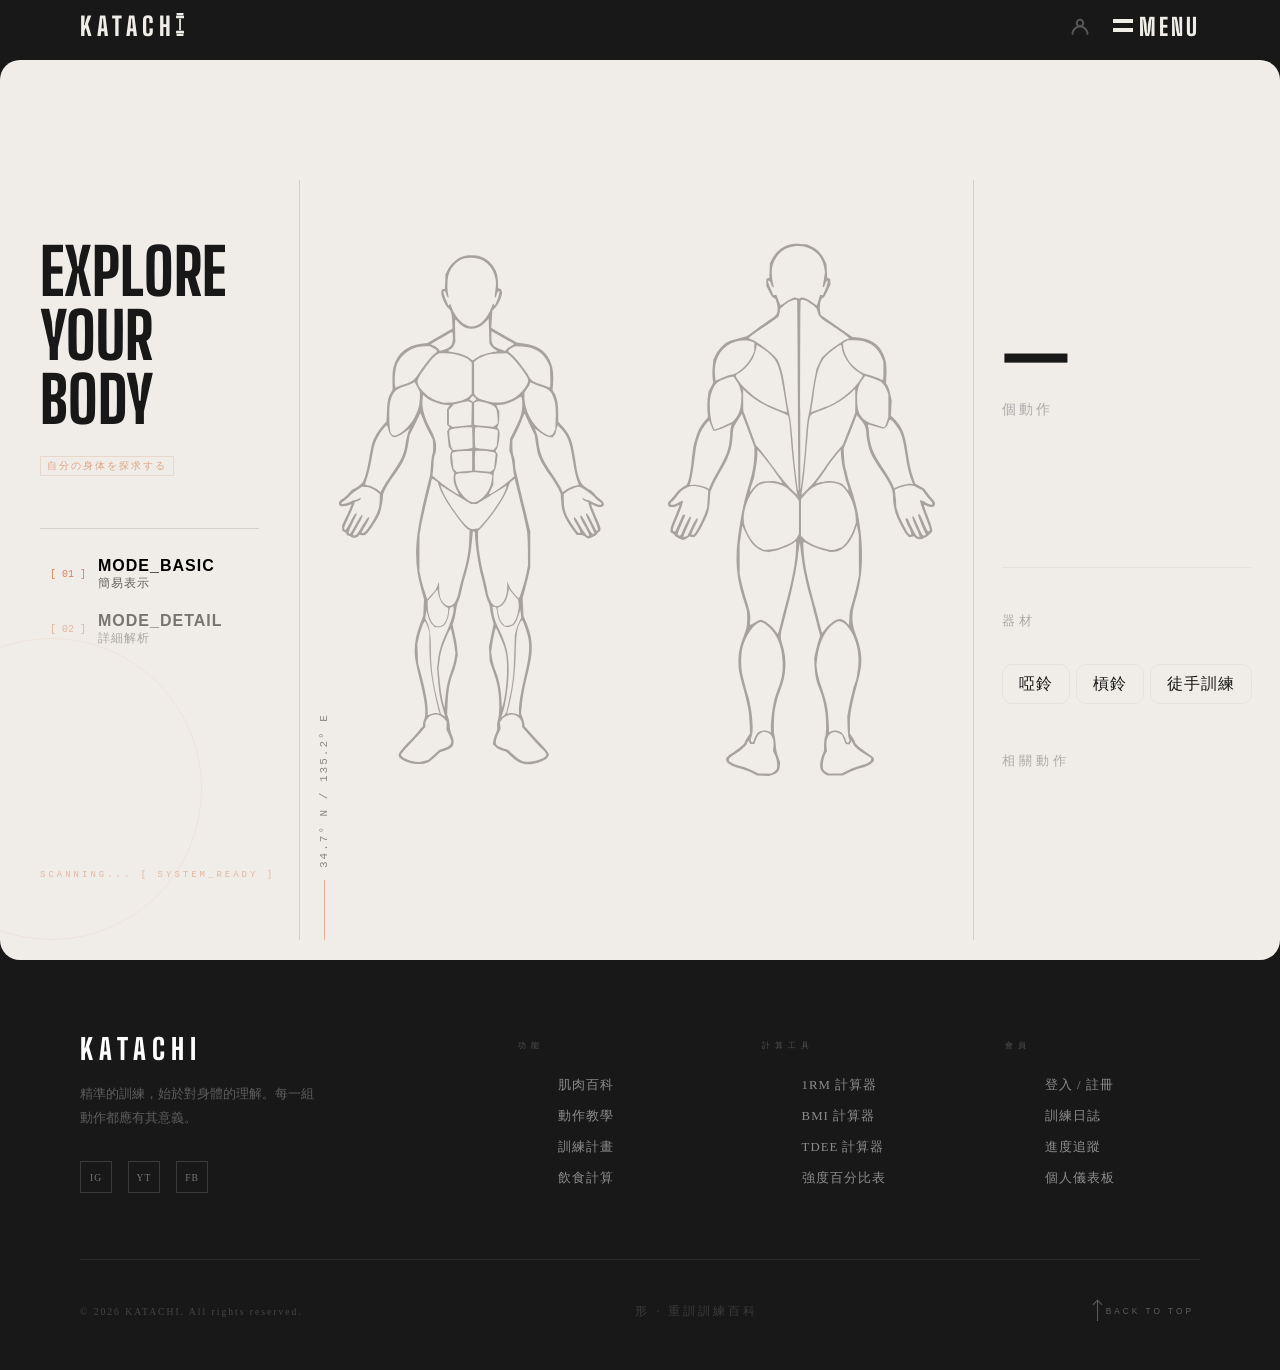
==== muscle-map/index.html @ a6d36fe0 "新增program頁面" ====
﻿<!doctype html>
<html lang="en">
  <head>
    <meta charset="UTF-8" />
    <meta name="viewport" content="width=device-width, initial-scale=1.0" />
    <link rel="preconnect" href="https://fonts.googleapis.com" />
    <link rel="preconnect" href="https://fonts.gstatic.com" crossorigin />
    <link
      href="https://fonts.googleapis.com/css2?family=Big+Shoulders+Display:wght@700;800&family=Noto+Sans+JP:wght@100;200;300&family=Cormorant+Garamond:ital,wght@0,300;1,300&display=swap"
      rel="stylesheet"
    />
    <link rel="stylesheet" href="../tokens.css" />
    <link rel="stylesheet" href="../muscle-map/css/index.css" />
    <link rel="stylesheet" href="../muscle-map/css/nav.css" />
    <title>Document</title>
  </head>

  <body>
    <!-- 左上 Logo -->
    <!-- ══════════════════════
       NAV
       intro 結束後從上滑入
  ══════════════════════ -->
    <nav id="nav" class="visible">
      <a class="nav-logo" href="#"
        >KATACH<span class="dumbbell-i"
          ><svg
            viewBox="0 0 28 80"
            fill="none"
            xmlns="http://www.w3.org/2000/svg"
          >
            <rect
              x="2"
              y="0"
              width="24"
              height="7"
              rx="1.5"
              fill="currentColor"
            />
            <rect
              x="0"
              y="9"
              width="28"
              height="9"
              rx="2"
              fill="currentColor"
            />
            <rect x="11" y="20" width="6" height="40" fill="currentColor" />
            <rect
              x="0"
              y="62"
              width="28"
              height="9"
              rx="2"
              fill="currentColor"
            />
            <rect
              x="2"
              y="73"
              width="24"
              height="7"
              rx="1.5"
              fill="currentColor"
            /></svg></span
      ></a>
      <ul class="nav-links">
        <li><a href="#">肌肉百科</a></li>
        <li><a href="#">動作教學</a></li>
        <li><a href="#">訓練計畫</a></li>
        <li><a href="#">飲食</a></li>
        <li><a href="#">商店</a></li>
      </ul>
      <div class="nav-right">
        <a class="nav-user" href="#" title="會員登入">
          <svg
            width="18"
            height="18"
            viewBox="0 0 18 18"
            fill="none"
            xmlns="http://www.w3.org/2000/svg"
            aria-label="會員登入"
          >
            <circle
              cx="9"
              cy="6"
              r="3.25"
              stroke="currentColor"
              stroke-width="2"
            />
            <path
              d="M1.5 17c0-4.142 3.358-7.5 7.5-7.5s7.5 3.358 7.5 7.5"
              stroke="currentColor"
              stroke-width="2"
              stroke-linecap="round"
            />
          </svg>
        </a>
        <button id="menu-btn" onclick="openMenu()">
          <span class="menu-lines">
            <span class="menu-line"></span>
            <span class="menu-line"></span>
          </span>
          <span class="menu-btn-text">Menu</span>
        </button>
      </div>
    </nav>
    <!-- <a class="nav-logo" href="#">KATACH<span class="dumbbell-i"><svg viewBox="0 0 28 80" fill="none"
        xmlns="http://www.w3.org/2000/svg">
        <rect x="2" y="0" width="24" height="7" rx="1.5" fill="currentColor" />
        <rect x="0" y="9" width="28" height="9" rx="2" fill="currentColor" />
        <rect x="11" y="20" width="6" height="40" fill="currentColor" />
        <rect x="0" y="62" width="28" height="9" rx="2" fill="currentColor" />
        <rect x="2" y="73" width="24" height="7" rx="1.5" fill="currentColor" />
      </svg></span></a>

  <button id="menu-btn" onclick="openMenu()">
    <span class="menu-lines">
      <span class="menu-line"></span>
      <span class="menu-line"></span>
    </span>
    <span class="menu-btn-text">Menu</span>
  </button> -->

    <div class="app-layout">
      <div class="left-sidebar">
        <!-- <p class="sidebar-sub">了解你的身體</p> -->
        <div class="sidebar-top">
          <h2 class="sidebar-title"><span>EXPLORE</span><br />YOUR BODY</h2>
          <div class="sidebar-tag">自分の身体を探求する</div>
          <div class="coord-label">
            <span class="line"></span>
            <span class="numbers">34.7° N / 135.2° E</span>
          </div>
        </div>

        <div class="sidebar-divider">
          <span class="line"></span>
          <span class="numbers">34.7° N / 135.2° E</span>
        </div>

        <div class="mode-switch">
          <button class="mode-btn active" data-mode="basic">
            <span class="mode-tag">[ 01 ]</span>
            <div class="mode-text" id="btn-simple">
              <span class="en">MODE_BASIC</span>
              <span class="jp">簡易表示</span>
            </div>
          </button>

          <button class="mode-btn" data-mode="detail">
            <span class="mode-tag">[ 02 ]</span>
            <div class="mode-text" id="btn-detailed">
              <span class="en">MODE_DETAIL</span>
              <span class="jp">詳細解析</span>
            </div>
          </button>
          <!-- <hr class="sidebar-divider"> -->
        </div>
        <!-- <p class="sidebar-desc">部位を選ぶ</p> -->
        <!-- <div class="sidebar-bottom">
      <nav class="sidebar-nav">
        <ul class="nav-links">
          <li>
            <a class="nav-member-link" href="#">
              <svg width="20" height="20" viewBox="0 0 18 18" fill="none" xmlns="http://www.w3.org/2000/svg"
                aria-hidden="true">
                <circle cx="9" cy="6" r="3.25" stroke="currentColor" stroke-width="2" />
                <path d="M1.5 17c0-4.142 3.358-7.5 7.5-7.5s7.5 3.358 7.5 7.5" stroke="currentColor" stroke-width="2"
                  stroke-linecap="round" />
              </svg>
              <span>會員登入</span>
            </a>
          </li>
          <li><a href="#" >肌肉百科</a></li>
          <li><a href="#">動作教學</a></li>
          <li><a href="#">訓練計畫</a></li>
          <li><a href="#">飲食</a></li>
        </ul>
      </nav>
    </div> -->
      </div>
      <!-- 中:人體圖區 -->
      <div class="app-main">
        <div class="body-map body-view">
          <!-- svg發光效果 -->
          <svg
            style="position: absolute; width: 0; height: 0"
            aria-hidden="true"
          >
            <defs>
              <!-- 定義視覺特效 -->
              <filter
                id="muscle-hover-glow"
                x="-36%"
                y="-36%"
                width="172%"
                height="172%"
              >
                <!-- 近距離金色光 -->
                <feDropShadow
                  dx="0"
                  dy="0"
                  stdDeviation="3.2"
                  flood-color="#ffd76a"
                  flood-opacity="0.95"
                />
                <!-- 外圍深橘色暈 -->
                <feDropShadow
                  dx="0"
                  dy="0"
                  stdDeviation="6.4"
                  flood-color="#763525"
                  flood-opacity="0.55"
                />
              </filter>
            </defs>
          </svg>

          <!-- 模式切換 -->

          <!-- 正面圖 -->
          <div class="body-map__figure">
            <img
              class="body-map__image"
              src="./svg/front.svg"
              alt="front body map"
            />
            <!-- 互動 SVG 覆蓋層 -->
            <svg
              class="body-map__overlay"
              viewBox="0 0 340 649"
              xmlns="http://www.w3.org/2000/svg"
            >
              <!-- 斜方肌 -->
              <g
                class="muscle-pair"
                data-muscle="frontTrapezius"
                role="button"
                tabIndex="0"
              >
                <g transform="translate(117, 97) scale(1)">
                  <!-- 左 -->
                  <path
                    d="M9.373 10.9756C14.528 7.9436 20.321 4.5296 22.246 3.3876C27.74 0.130004 28.246 0.434004 28.246 6.9976C28.246 15.5356 26.786 18.8296 21.886 21.3376C19.61 22.5036 16.302 23.7856 14.536 24.1876L11.327 24.9176L9.858 22.6766C9.05 21.4446 6.502 19.5476 4.195 18.4616L0 16.4876L9.373 10.9756Z"
                  />
                  <!-- 右 -->
                  <path
                    d="M77.2461 6.50861C77.2461 17.1966 79.0601 19.6596 89.6181 23.3096L94.7461 25.0816L96.4171 23.1016C97.3361 22.0116 99.9411 20.0676 102.207 18.7806L106.326 16.4416L97.5361 11.4396C92.7011 8.68861 86.1581 4.9896 82.9961 3.219L77.2461 0V6.50861Z"
                  />
                </g>
              </g>
              <!-- 三角肌(左)-->
              <g
                class="muscle-pair"
                data-muscle="frontDeltoidLeft"
                role="button"
                tabIndex="0"
              >
                <g transform="translate(71, 115.5) scale(0.87)">
                  <path
                    d="M13.4981 12.008C18.6791 7.108 28.4101 1.72701 33.9651 0.69101C35.3391 0.43501 40.0621 0.175007 44.4621 0.113007L52.4621 0L57.4501 2.726C60.1931 4.226 62.5621 6.128 62.7161 6.953C62.8691 7.778 61.6171 9.353 59.9352 10.453C55.1611 13.574 38.3651 34.928 31.4981 46.609C29.1031 50.682 24.5321 53.19 11.8171 57.406L1.50211 60.826L0.747132 59.64C-0.376868 57.871 -0.192895 42.179 1.03211 35.387C2.63411 26.507 7.17814 17.984 13.4981 12.008Z"
                  />
                </g>
              </g>
              <!-- 三角肌(右) -->
              <g
                class="muscle-pair"
                data-muscle="frontDeltoidRight"
                role="button"
                tabIndex="0"
              >
                <g transform="translate(68, 115.5) scale(0.87)">
                  <path
                    d="M169.063 6.30299C169.648 5.31199 172.106 3.488 174.525 2.25L178.924 0H187.03C206.483 0 220.914 8.848 227.596 24.871L230.777 32.5L231.273 43.628C231.545 49.749 231.462 56.387 231.088 58.38L230.409 62.004L227.655 60.58C226.14 59.797 221.773 58.158 217.95 56.937C209.752 54.321 201.5 50.353 201.5 49.028C201.5 48.512 197.946 42.773 193.602 36.274C186.055 24.984 174.255 11.434 170 9.17L168 8.10699L169.063 6.30299Z"
                  />
                </g>
              </g>
              <!-- 二頭(左) -->
              <g
                class="muscle-pair"
                data-muscle="bicepsLeft"
                role="button"
                tabIndex="0"
              >
                <!-- 左 -->
                <g transform="translate(64.5, 162) scale(0.84)">
                  <path
                    d="M23.9765 5.67923C30.2435 3.47523 35.8275 1.21524 36.3865 0.656237C37.8145 -0.771763 38.8255 0.118236 39.5565 3.44924C39.9035 5.02524 41.2875 7.80723 42.6335 9.63223L45.0815 12.9502V22.5452C45.0815 33.9152 43.3495 41.3002 38.2825 51.5372C31.9105 64.4082 15.5635 79.5242 7.98653 79.5522C1.66753 79.5742 -0.113489 73.1992 0.00551134 50.9812C0.106511 32.0082 0.838509 26.9302 4.50951 19.7362C8.25151 12.4022 11.4715 10.0772 23.9765 5.67923Z"
                  />
                </g>
              </g>
              <!-- 二頭(右) -->
              <g
                class="muscle-pair"
                data-muscle="bicepsRight"
                role="button"
                tabIndex="0"
              >
                <g transform="translate(236.24, 162.16) scale(1)">
                  <path
                    d="M7 1.27494C7 2.03794 5.425 4.95193 3.5 7.75093L0 12.8389V18.6539C0 36.2629 11.495 56.7119 26.214 65.2889C32.343 68.8609 34.983 68.4459 37.381 63.5369L39.261 59.6859L39.77 46.3369C40.345 31.2839 39.179 23.1489 35.372 15.6349C32.623 10.2109 29.054 7.63793 21.03 5.29793C18.022 4.42093 13.877 2.84493 11.82 1.79493C7.35401 -0.483075 7 -0.521064 7 1.27494Z"
                  />
                </g>
              </g>
              <!-- 前臂-->
              <g
                class="muscle-pair"
                data-muscle="frontForearm"
                role="button"
                tabIndex="0"
              >
                <!-- 左 -->
                <g transform="translate(32.5, 216) scale(0.86)">
                  <path
                    d="M10.3904 49.48C13.6544 27.498 17.7754 17.168 28.2714 4.65701C30.4204 2.09601 32.5494 0 33.0024 0C33.4554 0 34.0804 1.238 34.3904 2.75C35.7594 9.415 37.0154 12.965 38.7754 15.139L40.6644 17.471L44.7054 17.365C49.3654 17.243 55.1984 14.111 62.1144 8.01599C64.7264 5.71399 66.8644 3.98101 66.8634 4.16501C66.8634 4.34901 66.0164 6.75 64.9804 9.5C63.9454 12.25 62.5734 17.875 61.9334 22C58.7014 42.82 55.3784 51.404 44.9534 65.866C34.9104 79.798 30.2214 87.023 27.4244 92.875C25.8144 96.244 24.1034 99 23.6214 99C23.1404 99 21.0494 97.636 18.9744 95.968C14.7864 92.603 6.19339 89 2.35339 89C-0.654608 89 -0.731599 88.088 1.8504 83.028C4.5244 77.786 8.51441 62.111 10.3904 49.48Z"
                  ></path>
                </g>
                <!-- 右 -->
                <g transform="translate(31.2, 216) scale(0.86)">
                  <path
                    d="M267.854 14.702C278.638 20.101 283.364 17.537 286.094 4.80895C286.696 2.00295 287.511 -0.157037 287.905 0.00896311C289.165 0.539963 295.558 8.15896 298.646 12.811C304.828 22.123 307.048 30.298 311.51 60.178C312.403 66.155 314.453 74.926 316.066 79.67C317.68 84.414 319 88.361 319 88.442C319 88.522 317.313 88.899 315.25 89.279C309.993 90.246 303.502 93.246 299.074 96.752L295.307 99.736L292.919 94.524C289.936 88.012 285.618 81.063 276.737 68.482C265.368 52.378 260.706 40.331 258.497 21.348C258.115 18.068 256.947 13.214 255.901 10.561C254.856 7.90796 254 5.47496 254 5.15496C254 4.55396 260.459 9.22497 262.854 11.558C263.599 12.283 265.849 13.698 267.854 14.702Z"
                  ></path>
                </g>
              </g>
              <!-- 胸大肌 -->
              <g
                class="muscle-pair"
                data-muscle="chest"
                role="button"
                tabIndex="0"
              >
                <!-- 左 -->
                <g transform="translate(100, 124) scale(0.86)">
                  <path
                    d="M8.216 26.2833C17.387 13.3053 24.996 4.5553 29.5 1.8063C33.211 -0.457698 41.338 -0.597694 52.5 1.41031C66.935 4.00831 77.027 8.6743 79.72 13.9963L80.971 16.4683L80.985 38.2153L81 59.9623L77.392 63.9553L73.785 67.9483L64.032 70.9583L54.278 73.9683H45.685H37.091L30.676 71.6393C18.742 67.3083 8.882 60.0353 3.091 51.2923L0 46.6253V42.2673V37.9103L8.216 26.2833Z"
                  ></path>
                </g>
                <!-- 右 -->
                <g transform="translate(98,124.5) scale(0.87)">
                  <path
                    d="M86.374 11.5826C90.528 7.10064 100.961 2.87764 112.831 0.874636C119.771 -0.296364 130.496 -0.290363 133.59 0.885637C137.64 2.42564 146.458 12.0296 155.75 25.0206L164 36.5546V40.7426C164 46.5937 160.759 52.3466 153.508 59.3666C147.31 65.3686 139.438 69.9856 131.091 72.5156C118.707 76.2686 94.785 71.7766 87.25 64.2836L84 61.0516V37.5976V14.1436L86.374 11.5826Z"
                  ></path>
                </g>
              </g>
              <!-- 腹肌 -->
              <g
                class="muscle-pair"
                data-muscle="abs"
                role="button"
                tabIndex="0"
              >
                <!-- 左上 -->
                <g transform="translate(139,186.3) scale(0.86)">
                  <path
                    d="M0.157659 27.0261C-0.953341 9.57913 3.58569 3.87413 20.8727 0.987127C28.5067 -0.287873 31.4067 -0.11888 33.7247 1.73612L34.9747 2.73612V18.5461V34.3561L33.2247 34.8631C32.2617 35.1411 25.4707 35.9051 18.1317 36.5591L4.78864 37.7491L2.68067 35.6411L0.57166 33.5331L0.157659 27.0261Z"
                  ></path>
                </g>
                <!-- 左中 -->
                <g transform="translate(139.2,186.1) scale(0.86)">
                  <path
                    d="M4.53772 40.4841L13.5057 39.6231C25.0127 38.5181 32.3967 38.3321 34.3927 39.0981L35.9747 39.7051V53.9761V68.2461L34.7027 69.3021C34.0027 69.8831 27.3047 70.6761 19.8167 71.0641L6.20374 71.7701L4.67474 69.3811C3.81574 68.0371 2.59375 62.0481 1.88275 55.6961L0.619751 44.4021L2.57874 42.4431L4.53772 40.4841Z"
                  ></path>
                </g>
                <!-- 左下 -->
                <g transform="translate(139,185) scale(0.87)">
                  <path
                    d="M19.7157 74.0161C25.6337 73.6481 30.9247 73.1901 31.4747 72.9981C35.3367 71.6491 35.9747 73.8651 35.9747 88.6321C35.9747 96.1901 35.6367 102.577 35.2247 102.826C34.8127 103.075 29.2517 103.601 22.8667 103.996L11.2597 104.713L9.2887 102.598L7.31873 100.483L6.03973 89.2831L4.76074 78.0821L6.8587 76.3831L8.95673 74.6851L19.7157 74.0161Z"
                  ></path>
                </g>
                <!-- 右上 -->
                <g transform="translate(139,186.3) scale(0.86)">
                  <path
                    d="M38.4747 2.05013L40.9747 0.801137C43.8987 -0.659863 48.7027 -0.158861 58.2497 2.60314C70.0517 6.01814 72.9017 10.3961 72.9507 25.1851L72.9747 32.3791L70.6907 35.0351L68.4057 37.6912L54.9407 36.5021C47.5347 35.8471 40.7997 34.9661 39.9747 34.5431L38.4747 33.7732V17.9121V2.05013Z"
                  ></path>
                </g>
                <!-- 右中 -->
                <g transform="translate(137.4, 150.7) scale(0.93)">
                  <path
                    d="M38.9747 74.8911L40.2247 73.6241C41.0187 72.8191 42.9347 72.5471 45.4747 72.8801C47.6747 73.1681 53.3887 73.6991 58.1727 74.0611L66.8707 74.7191L68.5187 76.5391L70.1657 78.3591L69.0037 89.1751L67.8427 99.9911L65.6588 102.336L63.4747 104.682L52.9747 104.021C47.1997 103.658 41.6877 103.135 40.7247 102.859L38.9747 102.356V88.6241V74.8911Z"
                  ></path>
                </g>
                <!-- 右下 -->
                <g transform="translate(139,186) scale(0.86)">
                  <path
                    d="M38.9747 74.8911L40.2247 73.6241C41.0187 72.8191 42.9347 72.5471 45.4747 72.8801C47.6747 73.1681 53.3887 73.6991 58.1727 74.0611L66.8707 74.7191L68.5187 76.5391L70.1657 78.3591L69.0037 89.1751L67.8427 99.9911L65.6588 102.336L63.4747 104.682L52.9747 104.021C47.1997 103.658 41.6877 103.135 40.7247 102.859L38.9747 102.356V88.6241V74.8911Z"
                  ></path>
                </g>
                <!-- 下 -->
                <g transform="translate(139.5,185.6) scale(0.86)">
                  <path
                    d="M23.2528 106.822C29.7088 106.179 35.5488 105.427 36.2328 105.151C36.9158 104.875 38.1288 104.86 38.9278 105.117C39.7268 105.374 45.3518 106.064 51.4278 106.65C57.5038 107.237 63.0378 108.171 63.7248 108.726C66.3648 110.858 64.4298 122.785 60.0558 131.34C55.3348 140.576 43.6308 150.491 37.4508 150.491C33.5688 150.491 26.2978 145.8 21.1968 140.006C13.7528 131.549 8.40475 116.869 10.5438 110.765L11.5158 107.991L23.2528 106.822Z"
                  ></path>
                </g>
              </g>
              <!-- 側腹 -->
              <g
                class="muscle-pair"
                data-muscle="sideabs"
                role="button"
                tabIndex="0"
              >
                <!-- 左 -->
                <g transform="translate(106.5,178.1) scale(0.86)">
                  <path
                    d="M0.21654 22.5L0.0335262 11.25C-0.0674738 5.063 0.0675445 0 0.333544 0C0.599544 0 2.45757 1.291 4.46157 2.869C12.0676 8.858 28.4766 15 36.8726 15H39.8195L39.0775 16.75C38.6695 17.712 37.6745 20.3 36.8665 22.5L35.3966 26.5L35.8906 34.757C36.2136 40.152 36.9766 43.918 38.0926 45.62L39.7996 48.225L38.0756 51.427L36.3516 54.628L37.5496 64.936C38.8486 76.11 39.8916 79.887 42.1566 81.614L43.6166 82.729L42.1956 86.131L40.7736 89.533L41.6676 97.516C42.8746 108.303 43.4256 110.502 45.6276 113.301L47.5116 115.696L46.3716 119.411L45.2316 123.126L46.4946 129.243C47.1896 132.607 49.1836 138.091 50.9246 141.43C52.6666 144.768 54.2456 147.841 54.4346 148.259C55.4936 150.599 31.5665 134.805 25.1505 128.929C22.9255 126.891 19.5545 123.882 17.6585 122.241L14.2116 119.259L15.4085 115.263C16.0665 113.066 16.6056 107.368 16.6056 102.602C16.6056 97.566 17.1745 92.575 17.9625 90.687C20.0305 85.739 20.7455 77.171 19.6475 70.5C18.9995 66.563 16.4306 60.03 12.1776 51.5C8.61258 44.35 4.46255 34.9 2.95555 30.5L0.21654 22.5Z"
                  ></path>
                </g>
                <!-- 右 -->
                <g transform="translate(141.9,175.7) scale(0.86)">
                  <path
                    d="M71.0205 16.887C78.9235 16.844 95.6565 10.548 102.645 4.98901L105.145 3L105.807 7.70201C107.743 21.443 105.029 33.523 95.9875 51.404C92.9275 57.454 89.8045 64.429 89.0465 66.904C86.9655 73.693 87.2545 85.853 89.6445 92.143C90.8825 95.399 91.6445 99.826 91.6445 103.76C91.6455 107.255 92.3615 112.878 93.2365 116.254L94.8265 122.392L89.9865 126.711C87.3235 129.087 82.9805 132.792 80.3345 134.944C74.8025 139.445 57.6535 150.245 57.0295 149.621C56.7995 149.391 57.9415 146.323 59.5685 142.803C61.1955 139.284 63.0965 133.577 63.7925 130.121L65.0595 123.838L63.8645 120.673L62.6695 117.507L64.7585 115.283L66.8485 113.059L68.3845 101.754L69.9205 90.448L68.2965 87.618L66.6715 84.788L68.6575 82.096C70.7115 79.312 72.5565 68.76 72.6145 59.468L72.6455 54.533L70.5605 52.313L68.4755 50.094L70.3105 47.291L72.1455 44.487V34.946V25.404L70.0205 21.154L67.8965 16.904L71.0205 16.887Z"
                  ></path>
                </g>
              </g>
              <!-- 股四頭 -->
              <g
                class="muscle-pair"
                data-muscle="quads"
                role="button"
                tabIndex="0"
              >
                <!-- 左 -->
                <g transform="translate(102,283.4) scale(0.86)">
                  <path
                    d="M11.307 31.983C14.592 18.508 17.588 5.799 17.965 3.741L18.649 0L21.29 1.565C26.352 4.567 27.122 5.518 28.911 10.983C33.018 23.531 44.178 42.062 59.679 62.077C67.116 71.678 71.049 75.953 73.944 77.582L75.897 78.68L74.195 97.082C72.444 116.016 69.368 130.986 63.469 149.281C61.838 154.342 60.025 161.539 59.441 165.274C58.328 172.39 56.187 179.561 53.767 184.277C52.177 187.376 46.96 190.973 44.048 190.979C40.241 190.987 35.559 186.946 32.77 181.245L30.013 175.611L29.443 165.047L28.873 154.483L27.719 158.28C25.971 164.032 22.121 169.96 16.683 175.274L11.779 180.064L8.12701 169.043C6.11901 162.982 3.47197 153.401 2.24597 147.753L0.0150146 137.483L0.00799561 111.483L0 85.483L2.66699 70.983C4.13399 63.008 8.02201 45.458 11.307 31.983Z"
                  ></path>
                </g>
                <!-- 右 -->
                <g transform="translate(102,283.2) scale(0.86)">
                  <path
                    d="M132.816 12.056C133.896 8.417 135.497 5.71499 137.678 3.84799C139.467 2.31699 141.209 1.04599 141.55 1.02399C141.891 1.00099 142.645 2.896 143.225 5.233C151.664 39.223 158.663 69.338 159.861 76.803C163.415 98.963 162.909 123.81 158.449 146.105C156.778 154.458 149.948 177.681 148.798 178.918C148.043 179.73 140.202 171.507 136.94 166.483C135.155 163.733 133.375 160.026 132.985 158.244C131.745 152.578 130.417 153.546 131.017 159.68C132.202 171.797 126.857 186.129 119.926 189.418L116.354 191.113L112.934 189.984C107.318 188.131 104.501 181.96 99.921 161.483C98.568 155.433 96.767 148.008 95.92 144.983C91.563 129.438 88.5241 109.648 87.7581 91.848L87.129 77.213L89.131 76.578C91.932 75.689 112.286 50.039 120.748 36.734C125.975 28.515 130.948 18.345 132.816 12.056Z"
                  ></path>
                </g>
              </g>
              <!-- 小腿前側 -->
              <g
                class="muscle-pair"
                data-muscle="shin"
                role="button"
                tabIndex="0"
              >
                <!-- 左左 -->
                <g transform="translate(100,463.1) scale(0.87)">
                  <path
                    d="M1.72998 27.989C3.40098 19.776 5.638 12.576 8.953 4.73904C9.825 2.67704 10.721 0.989044 10.943 0.989044C11.166 0.989044 12.297 3.12704 13.459 5.73904C17.247 14.262 18.163 21.449 18.205 42.989L18.246 63.489L20.184 77.989C22.394 94.517 24.797 107.066 29.18 124.964C30.86 131.825 32.235 137.912 32.235 138.49C32.235 139.106 30.65 139.391 28.414 139.177C26.312 138.977 22.882 139.528 20.791 140.401C18.701 141.274 16.596 141.989 16.113 141.989C15.63 141.989 15.232 138.726 15.229 134.739C15.22 123.717 12.909 110.685 6.67096 86.489L0.998962 64.489L0.498962 50.489L0 36.489L1.72998 27.989Z"
                  ></path>
                </g>
                <!-- 左右 -->
                <g transform="translate(99.2,464.2) scale(0.87)">
                  <path
                    d="M33.318 93.565C30.395 64.081 33.094 47.356 44.786 22.489L49.488 12.489L51.328 19.989C53.896 30.458 56.235 44.55 56.235 49.555C56.235 56.299 53.425 69.254 50.337 76.742C45.147 89.328 41.287 108.959 41.253 122.939L41.235 130.389L40.165 129.319C38.67 127.824 34.615 106.651 33.318 93.565Z"
                  ></path>
                </g>
                <!-- 右左 -->
                <g transform="translate(99.4,464.7) scale(0.86)">
                  <path
                    d="M111.053 39.31C111.735 33.909 113.218 25.552 114.347 20.739C115.477 15.927 116.554 11.989 116.74 11.989C117.415 11.989 124.568 27.676 127.414 35.396C135.293 56.77 136.086 79.131 130.149 112.489C126.314 134.03 125.727 134.418 124.848 115.989C124.177 101.898 121.528 89.2351 116.665 76.8681C114.636 71.7091 112.265 63.359 111.394 58.31L109.812 49.1311L111.053 39.31Z"
                  ></path>
                </g>
                <!-- 右右 -->
                <g transform="translate(99,464.7) scale(0.86)">
                  <path
                    d="M146.246 49.9891C147.121 20.2051 147.574 16.7801 152.019 6.37205C153.513 2.87405 155.057 0.00604349 155.45 4.34871e-05C157.674 -0.0339565 164.212 19.877 165.753 31.378L167.078 41.2671L166.097 50.878C165.557 56.164 163.771 66.1141 162.128 72.9891C155.919 98.9621 155.307 101.714 153.789 110.489C152.932 115.439 151.943 124.477 151.59 130.573L150.949 141.657L146.843 140.242C144.585 139.464 140.824 138.979 138.486 139.165C136.512 139.322 135.322 139.43 134.769 138.888C133.924 138.06 134.565 135.717 136.165 129.721C142.267 106.855 145.275 83.0631 146.246 49.9891Z"
                  ></path>
                </g>
              </g>
            </svg>
          </div>

          <!-- 背面圖 -->
          <div class="body-map__figure">
            <img
              class="body-map__image"
              src="./svg/back.svg"
              alt="back body map"
            />
            <svg
              class="body-map__overlay"
              viewBox="0 0 340 649"
              xmlns="http://www.w3.org/2000/svg"
            >
              <!-- 背部斜方肌 -->
              <g
                class="muscle-pair"
                data-muscle="backTrapezius"
                role="button"
                tabIndex="0"
              >
                <!-- 左 -->
                <g transform="translate(105.9, 67.3) scale(0.86)">
                  <path
                    d="M58.3361 2.46145C55.8611 3.75345 51.6991 6.69644 49.0861 8.99944L44.3361 13.1874L44.2601 15.8525C44.2181 17.3185 43.6561 19.9555 43.0101 21.7145L41.8361 24.9105L31.3361 32.0854C7.31907 48.4954 -0.698918 54.3784 0.0470816 55.0424C0.481082 55.4284 2.30809 56.2354 4.10809 56.8364C9.71309 58.7074 28.1691 72.0964 34.7311 79.0524L40.9931 85.6904L43.7381 92.5494C47.0171 100.739 49.5441 112.389 52.3011 132.017C53.4211 139.992 54.9651 149.667 55.7321 153.517C56.4981 157.367 57.8351 164.117 58.7021 168.517C59.5691 172.917 61.2081 188.217 62.3451 202.517C63.4821 216.817 65.3151 235.942 66.4171 245.017C67.5191 254.092 68.6901 263.88 69.0181 266.767C69.3471 269.654 70.0521 272.017 70.5841 272.017C71.1201 272.017 71.2701 270.892 70.9211 269.501C70.5741 268.117 70.0551 207.292 69.7681 134.333C69.4811 61.3745 69.0151 1.30645 68.7321 0.849451C67.7891 -0.676549 62.8871 0.0834501 58.3361 2.46145Z"
                  ></path>
                </g>
                <!-- 右 -->
                <g transform="translate(105.7, 67.9) scale(0.86)">
                  <path
                    d="M73.8391 1.01344C73.2131 2.02544 73.0711 270.086 73.6961 270.71C73.8831 270.897 74.5761 266.206 75.2341 260.284C75.8931 254.362 76.8681 246.142 77.4011 242.017C77.9341 237.892 79.2551 223.267 80.3371 209.517C83.0191 175.433 83.2061 173.708 85.2741 164.017C86.2711 159.342 88.0791 148.542 89.2901 140.017C90.5011 131.492 92.5971 118.701 93.9481 111.593L96.4031 98.6694L100.201 90.5934L103.999 82.5174L110.582 76.3814C118.222 69.2614 137.568 56.0174 140.33 56.0174C145.858 56.0174 142.354 53.0934 114.483 34.4494C100.934 25.3864 99.1371 23.4674 97.9241 16.7654C97.1451 12.4644 94.3261 9.44244 85.9311 3.90944C80.2211 0.145441 75.1281 -1.07356 73.8391 1.01344Z"
                  ></path>
                </g>
              </g>
              <!-- 後三角 -->
              <g
                class="muscle-pair"
                data-muscle="rearDelt"
                role="button"
                tabIndex="0"
              >
                <!-- 左 -->
                <g transform="translate(64.4, 117.6) scale(0.86)">
                  <path
                    d="M30.2276 1.83503C9.38758 7.97203 -1.96543 26.352 0.280571 50.319L0.981575 57.796L8.15557 54.517C12.1016 52.714 18.1796 50.53 21.6636 49.663C25.1476 48.796 30.0176 46.904 32.4846 45.458C39.8196 41.159 48.3346 31.777 52.4416 23.467L56.1366 15.99L56.2326 9.77602L56.3296 3.56103L53.3296 2.06603C48.8366 -0.172967 37.4336 -0.285969 30.2276 1.83503Z"
                  ></path>
                </g>
                <!-- 右 -->
                <g transform="translate(63.7, 117.7) scale(0.86)">
                  <path
                    d="M185.947 2.06602L182.564 4.12801L183.146 9.76601C183.84 16.491 189.033 27.552 194.48 33.907C199.57 39.845 208.455 46.249 213.885 47.894C227.531 52.028 231.707 53.441 235.254 55.122C237.412 56.145 239.437 56.72 239.754 56.4C240.071 56.08 240.294 50.12 240.249 43.157L240.168 30.496L237.985 24.996C231.273 8.09101 218.471 -0.00799408 198.475 5.92072e-06L189.33 0.0030119L185.947 2.06602Z"
                  ></path>
                </g>
              </g>
              <!-- 肱三頭 -->
              <g
                class="muscle-pair"
                data-muscle="triceps"
                role="button"
                tabIndex="0"
              >
                <!-- 左 -->
                <g transform="translate(58.5, 160.9) scale(0.86)">
                  <path
                    d="M22.6039 3.465C12.1909 7.14 8.61289 9.94201 5.05789 17.21C1.32789 24.835 -0.0401081 31.644 0.00089187 42.386C0.0428919 53.566 1.4789 63.612 3.9929 70.333L6.11389 76H7.96189C8.97789 76 14.9239 73.597 21.1749 70.659L32.5409 65.319L36.2479 60.989C41.4839 54.871 43.9679 47.488 44.6309 36.072L45.1869 26.5L43.5809 19.699C42.5389 15.285 40.5569 10.81 37.9349 6.94901L33.8949 1L31.6829 1.021C30.4659 1.033 26.3799 2.132 22.6039 3.465Z"
                  ></path>
                </g>
                <!-- 右 -->
                <g transform="translate(56.7, 160.9) scale(0.86)">
                  <path
                    d="M217.105 5.80099C211.631 13.862 209.97 20.195 209.97 33C209.97 45.232 211.533 51.716 215.952 57.817C220.117 63.567 224.736 66.215 237.335 70.077L248.199 73.407L249.559 71.547C250.307 70.524 251.693 67.17 252.639 64.094L254.36 58.5L254.415 42.5L254.47 26.5L252.691 21.405C250.6 15.417 247.108 10.398 243.24 7.82201C241.039 6.35501 223.37 0 221.495 0C221.247 0 219.272 2.60999 217.105 5.80099Z"
                  ></path>
                </g>
              </g>
              <!-- 前臂 -->
              <g
                class="muscle-pair"
                data-muscle="backForearm"
                role="button"
                tabIndex="0"
              >
                <!-- 左 -->
                <g transform="translate(33.7,213.4) scale(0.86)">
                  <path
                    d="M22.4987 7.25002C14.4657 17.338 10.2407 29.373 7.66669 49.5C4.69669 72.737 3.36668 81.066 1.50168 88.113L0.0234241 93.7009L0 93.7894C2.01436 93.2952 5.55361 92.9947 7.83043 93.143C12.3939 93.4422 22.4742 96.0078 25.3657 97.9306L27.2702 99.1962L27.3205 99.2242L27.3437 99.1694L29.5397 94C31.2907 89.875 36.0787 80.599 40.1787 73.387C53.5057 49.946 56.2247 41.932 57.5687 22.147C58.0037 15.741 58.6927 9.71601 59.0997 8.75801L59.8407 7.01503L55.9867 8.60402C53.8667 9.47802 49.2887 11.5 45.8127 13.097C42.3367 14.694 38.2147 16 36.6517 16H33.8107L31.7807 11.75C30.6637 9.41302 29.4497 6.262 29.0827 4.75C28.7157 3.238 28.0247 2 27.5477 2C27.0697 2 24.7977 4.36302 22.4987 7.25002Z"
                  ></path>
                </g>
                <!-- 右 -->
                <g transform="translate(32,213.6) scale(0.86)">
                  <path
                    d="M283.008 5.21201C281.77 8.65501 280.221 10.936 278.446 11.932L275.76 13.439L265.079 10.17C259.205 8.37203 254.251 7.04802 254.071 7.22902C253.891 7.40902 254.158 9.34403 254.664 11.528C255.171 13.713 255.596 17.431 255.609 19.792C255.647 26.673 258.532 38.898 262.033 47.011C263.815 51.142 268.87 59.917 273.266 66.511C284.48 83.332 288.083 89.535 290.973 97L291.478 98.4763L291.499 98.5377L293.369 97.2739C296.209 95.3539 305.885 92.3647 310.405 92.0092C312.66 91.8329 316.173 92.0781 318.177 92.5336L318.087 92.2894L316.371 87.624C312.733 77.734 310.135 66.81 307.661 51C304.456 30.518 302.929 24.321 299.18 16.585C296.073 10.173 287.819 0 285.723 0C285.261 0 284.04 2.34601 283.008 5.21201Z"
                  ></path>
                </g>
              </g>
              <!-- 菱形肌 -->
              <g
                class="muscle-pair"
                data-muscle="rhomboid"
                role="button"
                tabIndex="0"
              >
                <!-- 左 -->
                <g transform="translate(89.3, 123) scale(0.86)">
                  <path
                    d="M29.467 0.532534C29.1 1.12653 29.02 1.83354 29.29 2.10254C30.064 2.87654 27.039 13.4825 24.785 17.9015C20.1 27.0845 11.692 36.1105 3.25 41.0205C1.463 42.0605 0 43.3865 0 43.9675C0 46.1635 7.395 56.2345 13.823 62.7925C21.995 71.1305 31.061 77.9805 41.07 83.3765C48.896 87.5975 72.013 96.7995 72.804 96.0095C73.05 95.7635 72.503 91.1555 71.59 85.7705C70.676 80.3855 69.513 73.2795 69.006 69.9795C63.512 34.2325 60.22 24.4165 50.579 15.0255C43.653 8.27955 30.331 -0.865466 29.467 0.532534Z"
                  ></path>
                </g>
                <!-- 右 -->
                <g transform="translate(89.2, 123) scale(0.86)">
                  <path
                    d="M143.382 3.79254C121.065 19.3325 117.225 27.3005 111.007 70.9795C109.91 78.6795 108.606 87.4545 108.108 90.4795C107.609 93.5045 107.294 96.0805 107.408 96.2035C107.658 96.4745 128.609 88.5065 135.326 85.5845C142.891 82.2945 157.803 71.6585 165.619 63.9795C171.634 58.0705 181.03 45.5935 180.987 43.5745C180.98 43.2475 178.455 41.4045 175.377 39.4795C163.85 32.2725 152.893 16.6905 151.391 5.36754C151.031 2.65454 150.435 0.248536 150.066 0.0205361C149.697 -0.207464 146.69 1.48954 143.382 3.79254Z"
                  ></path>
                </g>
              </g>
              <!-- 背闊肌 -->
              <g
                class="muscle-pair"
                data-muscle="lats"
                role="button"
                tabIndex="0"
              >
                <!-- 左 -->
                <g transform="translate(98.8, 176.9) scale(0.86)">
                  <path
                    d="M0.142998 15.246L0.286003 30.492L5.994 45.992C9.134 54.517 13.104 65.443 14.818 70.271L17.934 79.051L23.219 85.271C26.127 88.693 32.007 96.174 36.287 101.896C40.566 107.619 47.965 117.519 52.727 123.896C61.358 135.453 78.389 153.219 77.241 149.467C75.292 143.097 69.186 89.536 67.612 64.992C67.03 55.917 66.029 46.103 65.387 43.182L64.22 37.872L60.144 35.492C57.902 34.183 52.402 31.763 47.922 30.116C31.594 24.109 14.148 13.69 4.034 3.903L0 0L0.142998 15.246Z"
                  ></path>
                </g>
                <!-- 右 -->
                <g transform="translate(98.6, 176.9) scale(0.86)">
                  <path
                    d="M153.68 5.092C142.878 15.166 127.903 23.895 109.847 30.642C104.469 32.652 99.109 34.919 97.938 35.681C94.86 37.681 93.779 43.079 92.067 64.992C91.229 75.717 90.112 88.767 89.583 93.992C89.055 99.217 88.111 109.019 87.487 115.775C86.862 122.53 85.583 133.218 84.645 139.525C83.707 145.832 83.078 150.992 83.248 150.992C83.903 150.992 98.096 136.208 102.464 130.975C104.996 127.941 111.204 119.391 116.258 111.975C121.313 104.559 129.188 94.11 133.758 88.755L142.068 79.018L148.82 61.735C152.534 52.229 156.517 41.986 157.672 38.972L159.771 33.492L159.919 16.743C160.001 7.53101 159.843 0.0109999 159.568 0.0309999C159.293 0.0519999 156.644 2.329 153.68 5.092Z"
                  ></path>
                </g>
              </g>
              <!-- 臀大肌 -->
              <g
                class="muscle-pair"
                data-muscle="glute"
                role="button"
                tabIndex="0"
              >
                <!-- 左 -->
                <g transform="translate(99.4, 290) scale(0.86)">
                  <path
                    d="M28.6658 0.689121C22.9298 1.84712 18.9178 4.49513 14.5208 10.0261C3.24485 24.2101 -2.61515 46.3661 1.12685 60.6661C4.82685 74.8041 14.9408 89.2871 24.2668 93.8021L28.8008 95.9971L36.9828 95.5171C45.3648 95.0251 53.9508 92.5611 63.1658 88.0021C70.5618 84.3441 74.4458 81.1051 76.6749 76.7351L78.6658 72.8331L78.6618 49.5431L78.6588 26.2531L76.7858 23.2531C73.5248 18.0301 63.3538 8.25811 58.1658 5.36411C49.9498 0.781108 37.7728 -1.14788 28.6658 0.689121Z"
                  ></path>
                </g>
                <!-- 右 -->
                <g transform="translate(98.6, 291.2) scale(0.86)">
                  <path
                    d="M112.166 1.1831C100.724 4.4211 94.3808 8.5791 86.5778 17.9551L81.6658 23.8571V49.8311V75.8061L86.2378 80.3781C91.6268 85.7671 101.731 90.7191 113.629 93.8031L121.958 95.9621L122.002 95.9596C123.164 96.2262 126.309 96.0182 128.437 95.7681C128.962 95.6298 129.629 95.4945 130.45 95.3406C131.864 95.0753 133.26 94.6662 134.631 94.1197L139.858 92.0991C146.166 87.5661 153.726 75.9191 157.107 65.5241L159.946 56.7961L159.393 48.0241C158.214 29.3451 147.548 8.3351 136.309 2.5531C131.046 -0.154904 119.255 -0.823899 112.166 1.1831Z"
                  ></path>
                </g>
              </g>
              <!-- 大腿後側 -->
              <g
                class="muscle-pair"
                data-muscle="hamstring"
                role="button"
                tabIndex="0"
              >
                <!-- 左 -->
                <g transform="translate(94.7, 342.2) scale(0.86)">
                  <path
                    d="M1.883 14.318L0 27.596L0.0189972 48.596L0.038002 69.596L2.284 80.109C3.519 85.891 6.363 96.466 8.604 103.609C14.674 122.958 15.629 127.684 15.069 135.596L14.573 142.596L17.7365 141L22.491 138.602C25.357 136.674 28.443 135.106 29.35 135.118C34.599 135.188 44.856 142.942 51.766 152.066C53.212 153.974 54.573 155.324 54.792 155.066C55.01 154.807 57.021 147.171 59.259 138.096C61.497 129.021 64.471 117.321 65.868 112.096C75.201 77.185 79.367 55.054 80.221 35.846C80.532 28.834 80.61 23.133 80.394 23.178C80.177 23.223 78.2 24.549 76 26.124C72.07 28.938 57.043 34.993 48.817 37.077L40.5 38.587C40.5 38.317 39.262 38.092 37.75 38.086C33.063 38.07 24.812 33.47 19.496 27.91C16.112 24.371 12.637 18.996 9.091 11.818L3.767 1.04102L1.883 14.318Z"
                  ></path>
                </g>
                <!-- 右 -->
                <g transform="translate(93.9, 342.2) scale(0.86)">
                  <path
                    d="M141.384 36.4031C151.017 32.564 159.443 21.9458 164.659 6.798L167 0L168.412 6.798L169.824 13.596L169.911 42.596L169.998 71.596L168.162 80.596C165.966 91.363 162.206 105.807 158.92 116.096C157.434 120.751 156.521 126.03 156.513 130.013C156.506 133.542 155.987 142.937 155.647 142.596L155.566 142.235C155.593 142.441 155.621 142.566 155.647 142.596L153.317 140.073C147.003 133.237 141.594 132.348 134.446 136.972C130.052 139.814 123.853 145.897 119.678 151.463C119.524 151.669 119.38 151.865 119.246 152.049C118.633 152.89 118.217 153.46 117.834 153.438C117.026 153.393 116.367 150.711 114.319 142.369C114.107 141.507 113.88 140.583 113.637 139.596C112.01 132.996 109.509 123.321 108.079 118.096C96.268 74.945 92.278 55.355 91.021 34.346C90.605 27.375 90.749 24.096 91.474 24.096C92.06 24.096 94.218 25.15 96.27 26.438C100.906 29.348 114.671 34.69 121.147 36.092C123.816 36.67 127.24 37.638 128.755 38.243C129.917 38.5096 133.062 38.3016 135.19 38.0515C135.715 37.9132 136.382 37.7779 137.203 37.624C138.617 37.3587 140.013 36.9496 141.384 36.4031Z"
                  ></path>
                </g>
              </g>
              <!-- 小腿後側 -->
              <g
                class="muscle-pair"
                data-muscle="calves"
                role="button"
                tabIndex="0"
              >
                <!-- 左 -->
                <g transform="translate(96.4, 460) scale(0.86)">
                  <path
                    d="M21.9355 3.84036C14.6355 9.36436 7.7505 20.0924 3.4665 32.6164C-1.29116 46.5305 -0.978336 68.4992 3.34502 82.7273C5.13423 90.0908 7.70998 99.666 10.3855 108.08C16.1385 130.971 18.1355 156.595 14.7905 164.601C13.0695 168.72 13.5935 172.83 15.8395 172.83C16.6435 172.83 17.5915 171.593 17.9465 170.08C18.3015 168.567 19.8825 165.03 21.4595 162.219C21.7612 161.939 22.0051 161.495 22.2863 160.983C22.8954 159.875 23.6792 158.448 25.6025 157.681L28.0365 156.755C31.5705 155.411 36.4345 155.631 39.5895 157.277L42.3395 158.711V151.483C42.3395 142.762 44.6015 123.824 46.7495 114.562C47.6085 110.858 50.3445 102.393 52.8285 95.7523C58.4395 80.7514 59.7345 72.7484 59.0425 57.3303C58.2065 38.6873 53.3185 24.0303 44.2715 13.0363C39.6055 7.36634 30.6705 0.812365 27.6705 0.858365C26.6635 0.873365 24.0825 2.21536 21.9355 3.84036Z"
                  ></path>
                </g>
                <!-- 右 -->
                <g transform="translate(95.7, 459.4) scale(0.86)">
                  <path
                    d="M133.34 2.28433C120.404 10.9193 111.156 29.5853 108.394 52.6333L107.28 61.9364L108.413 70.6333C109.037 75.4163 111.327 84.5053 113.503 90.8303C122.289 116.367 124.033 124.815 124.876 145.939C125.131 152.324 125.34 157.862 125.34 158.246C125.34 158.629 126.34 158.243 127.563 157.387C130.102 155.608 136.536 155.329 139.421 156.873L141.37 157.916L143.289 158.666L145.889 162.498C147.32 164.605 148.735 167.557 149.035 169.058C149.336 170.558 150.142 172.251 150.828 172.82L152.075 173.855L153.393 172.266L154.712 170.677L153.362 166.503C152.619 164.208 151.836 156.389 151.622 149.127L151.233 135.924L153.289 124.627C154.42 118.414 156.478 109.101 157.862 103.933C159.247 98.7654 160.207 94.3644 159.995 94.1524C163.796 85.291 164.461 82.6133 165.832 72.3303C170.091 49.7343 165.328 25.6614 153.476 9.88937C145.962 -0.111632 140.193 -2.29067 133.34 2.28433Z"
                  ></path>
                </g>
              </g>
            </svg>
          </div>
        </div>
      </div>

      <!-- 右：器材 + 動作列表面板 -->
      <div class="equipment-panel">
        <!-- 1. 動作數量大數字 -->
        <div class="exercise-count-wrap">
          <div id="exercise-count">—</div>
          <div class="exercise-count-label">個動作</div>
        </div>

        <!-- 2. 肌群名稱 -->
        <div id="muscle-name"></div>
        <span id="muscle-name-en"></span>

        <hr />

        <!-- 3. 器材篩選 -->
        <div class="equipment-panel-label">器材</div>
        <div class="equipment-btns">
          <button class="equipment-btn" data-eq="dumbbell">啞鈴</button>
          <button class="equipment-btn" data-eq="barbell">槓鈴</button>
          <button class="equipment-btn" data-eq="bodyweight">徒手訓練</button>
        </div>

        <!-- 4. 肌群說明 -->
        <div class="muscle-desc"></div>

        <!-- 5. 動作列表 -->
        <div class="equipment-panel-label">相關動作</div>
        <ul class="exercise-list" id="exercise-list"></ul>

        <!-- 圖例（CSS 隱藏） -->
        <div class="legend">
          <div class="legend-item">
            <span class="legend-dot legend-dot--hover"></span>滑鼠指向
          </div>
          <div class="legend-item">
            <span class="legend-dot legend-dot--selected"></span>已選取
          </div>
        </div>
      </div>
    </div>
    <footer>
      <div class="footer-top">
        <div class="footer-brand">
          <div class="footer-logo">KATACHI</div>
          <p class="footer-tagline">
            精準的訓練，始於對身體的理解。每一組動作都應有其意義。
          </p>
          <div class="footer-social">
            <a href="#" class="footer-social-link">IG</a>
            <a href="#" class="footer-social-link">YT</a>
            <a href="#" class="footer-social-link">FB</a>
          </div>
        </div>
        <div>
          <p class="footer-col-title">功能</p>
          <ul class="footer-links">
            <li><a href="#">肌肉百科</a></li>
            <li><a href="#">動作教學</a></li>
            <li><a href="#">訓練計畫</a></li>
            <li><a href="#">飲食計算</a></li>
          </ul>
        </div>
        <div>
          <p class="footer-col-title">計算工具</p>
          <ul class="footer-links">
            <li><a href="#">1RM 計算器</a></li>
            <li><a href="#">BMI 計算器</a></li>
            <li><a href="#">TDEE 計算器</a></li>
            <li><a href="#">強度百分比表</a></li>
          </ul>
        </div>
        <div>
          <p class="footer-col-title">會員</p>
          <ul class="footer-links">
            <li><a href="#">登入 / 註冊</a></li>
            <li><a href="#">訓練日誌</a></li>
            <li><a href="#">進度追蹤</a></li>
            <li><a href="#">個人儀表板</a></li>
          </ul>
        </div>
      </div>
      <div class="footer-bottom">
        <span class="footer-copy">© 2026 KATACHI. All rights reserved.</span>
        <span class="footer-jp">形 · 重訓訓練百科</span>
        <button
          class="footer-scroll-top"
          onclick="window.scrollTo({ top: 0, behavior: 'smooth' })"
        >
          <span class="footer-scroll-arr"></span>
          Back to top
        </button>
      </div>
    </footer>
    <!-- 詳細彈窗（平時隱藏，詳細模式點擊後顯示） -->
    <div
      class="muscle-detail-backdrop"
      id="detail-backdrop"
      style="display: none"
    >
      <div class="muscle-detail-modal" id="detail-modal">
        <!-- 叉叉按鈕 -->
        <button class="muscle-detail-close" id="detail-close">✕</button>
        <h2 class="muscle-detail-title" id="detail-title"></h2>
        <!-- 內容由 JS 動態填入 -->
        <div id="detail-body"></div>
      </div>
    </div>

    <script src="js/data.js"></script>
    <script src="js/detail-svg.js"></script>
    <script src="js/app.js"></script>
    <script>
      let isMenuOpen = false;

      function openMenu() {
        isMenuOpen ? closeMenu() : showMenu();
      }

      function showMenu() {
        isMenuOpen = true;
        document.querySelector(".left-sidebar").classList.add("is-open");
        document.querySelector("#menu-btn").classList.add("is-open");
      }

      function closeMenu() {
        isMenuOpen = false;
        document.querySelector(".left-sidebar").classList.remove("is-open");
        document.querySelector("#menu-btn").classList.remove("is-open");
      }

      document.addEventListener("click", (e) => {
        if (
          !e.target.closest("#menu-btn") &&
          !e.target.closest(".left-sidebar")
        ) {
          closeMenu();
        }
      });

      document.addEventListener("keydown", (e) => {
        if (e.key === "Escape") closeMenu();
      });

      const navbar = document.getElementById("nav");

      window.addEventListener("scroll", () => {
        if (window.scrollY > 50) {
          navbar.classList.add("shrink");
        } else {
          navbar.classList.remove("shrink");
        }
      });
      /* ESC 鍵關閉選單 */
      document.addEventListener("keydown", (e) => {
        if (e.key === "Escape") closeMenu();
      });
      document.documentElement.classList.add("intro-active");

      const lockScroll = (e) => e.preventDefault();
      window.addEventListener("wheel", lockScroll, { passive: false });
      window.addEventListener("touchmove", lockScroll, { passive: false });
    </script>
  </body>
</html>
---- tokens.css ----
/*
 * ╔══════════════════════════════════════════════════════╗
 * ║           KATACHI — Design Tokens                   ║
 * ║           形 · 重訓訓練百科                           ║
 * ╠══════════════════════════════════════════════════════╣
 * ║  所有頁面都必須在 <head> 最先引入這個檔案               ║
 * ║  使用方式：var(--token名稱)                            ║
 * ║  禁止在各自頁面寫死顏色、字體、間距數值                  ║
 * ╚══════════════════════════════════════════════════════╝
 *
 * 引入方式（每個 HTML 的 <head> 最上面）：
 *   <link rel="stylesheet" href="styles/tokens.css">
 *
 * Google Fonts（也統一在每頁引入）：
 *   <link href="https://fonts.googleapis.com/css2?family=Big+Shoulders+Display:wght@700;800&family=Noto+Sans+JP:wght@100;200;300&display=swap" rel="stylesheet">
 */

:root {

  /* ──────────────────────────────
     COLOR  顏色
  ────────────────────────────── */

  --color-bg:        #f0ede8;   /* 頁面底色，純白 */
  --color-bg-off:    #f7f6f3;   /* 輕微暖白，用於 section 交替背景 */

  --color-black:     #181818;   /* 主要黑色，文字 / 線條 / 條碼 */
  --color-ink:       #333333;   /* 次要深色，副標題 */
  --color-grey:      #555555;   /* 中灰，英文副標題 */
  --color-grey-mid:  #888888;   /* 中灰，中文副標題 / 說明文字 */
  --color-grey-mute: #aaaaaa;   /* 淺灰，次要說明 */
  --color-grey-hint: #c0c0c0;   /* 最淡，scroll down / 提示文字 */

  --color-line:      #e6e3de;   /* 分隔線、border */
  --color-line-dark: rgba(24,24,24,.15); /* cursor ring、淡邊框 */

  --color-white:       #ffffff;              /* 純白，深色背景主文字 */
  --color-white-mute:  rgba(255,255,255,0.6);  /* 深色背景副文字 */
  --color-white-faint: rgba(255,255,255,0.2);  /* 深色背景 border、分隔線 */
  --color-white-ghost: rgba(255,255,255,0.08); /* 深色背景裝飾數字 */


  /* ──────────────────────────────
     TYPOGRAPHY  字體
  ────────────────────────────── */

  /* 字族 */
  --font-brand:  'Big Shoulders Display', sans-serif;  /* KATACHI logo 專用，美式工業感 */
  --font-sans:   'Noto Sans JP', sans-serif;            /* 所有內文、UI 文字，日系極簡 */
  --font-serif:  'Noto Serif JP', serif;                /* 強調文字、引言，日系有襯線 */

  /* 字重 */
  --weight-black:  800;   /* 品牌 logo KATACHI */
  --weight-bold:   700;   /* 強調標題 */
  --weight-medium: 300;   /* 副標題、導覽 */
  --weight-light:  200;   /* 一般內文 */
  --weight-thin:   100;   /* 最細，裝飾性文字 */

  /* 字級（rem） */
  --text-logo:   7rem;   /* KATACHI 主標 */
  --text-h1:      3.2rem;   /* 各頁大標題 */
  --text-h2:      2rem;     /* 區塊標題 */
  --text-h3:      1.2rem;   /* 小標題 */
  --text-body:    0.9rem;   /* 內文 */
  --text-sub:     0.85rem;  /* 副標題（英文） */
  --text-sub-jp:  0.78rem;  /* 副標題（中日文） */
  --text-label:   1rem;   /* 標籤、nav 文字 */
  --text-hint:    0.46rem;  /* 最小提示文字（scroll down 等） */

  /* 字距 */
  --tracking-logo:  0.1em;   /* KATACHI */
  --tracking-wide:  8px;     /* 英文副標題 */
  --tracking-mid:   6px;     /* 中文副標題 */
  --tracking-nav:   5px;     /* 導覽列 */
  --tracking-label: 3px;     /* 標籤類 */


  /* ──────────────────────────────
     SPACING  間距
  ────────────────────────────── */

  --space-2:    2px;
  --space-4:    4px;
  --space-8:    8px;
  --space-12:   12px;
  --space-16:   16px;
  --space-20:   20px;
  --space-24:   24px;
  --space-32:   32px;
  --space-40:   40px;
  --space-48:   48px;
  --space-64:   64px;
  --space-80:   80px;
  --space-120:  120px;

  /* 頁面邊距 */
  --page-gutter-lg: 80px;    /* 桌機左右邊距 */
  --page-gutter-md: 48px;    /* 平板 */
  --page-gutter-sm: 24px;    /* 手機 */

  /* section 上下 padding */
  --section-padding: 110px;


  /* ──────────────────────────────
     ANIMATION  動畫
  ────────────────────────────── */

  /* Easing */
  --ease-expo:   cubic-bezier(0.16, 1, 0.3, 1);   /* 彈出，品牌動畫主要用這個 */
  --ease-inout:  cubic-bezier(0.76, 0, 0.24, 1);  /* 屏風選單開關 */
  --ease-out:    cubic-bezier(0.0, 0, 0.2, 1);    /* 一般滑出 */

  /* Duration */
  --dur-instant: 0.15s;   /* hover 微互動 */
  --dur-fast:    0.3s;    /* 快速過渡 */
  --dur-normal:  0.55s;   /* 一般動畫 */
  --dur-slow:    0.85s;   /* 線條延伸、頁面進場 */
  --dur-logo:    0.65s;   /* KATACHI 字母動畫 */

  /* 字母 stagger 間距 */
  --stagger-letter: 0.1s;  /* 每個字母延遲差距 */


  /* ──────────────────────────────
     Z-INDEX  層級
  ────────────────────────────── */

  --z-cursor:  9999;
  --z-cursorR: 9998;
  --z-menu:     750;
  --z-byobu:    700;
  --z-drawer:   600;
  --z-nav:      500;
  --z-base:       1;


  /* ──────────────────────────────
     BORDER  邊框
  ────────────────────────────── */

  --border-default: 1px solid var(--color-line);
  --border-dark:    1px solid var(--color-line-dark);

}


/*
 * ══════════════════════════════
 *  使用範例 USAGE EXAMPLES
 * ══════════════════════════════
 *
 * 顏色：
 *   color: var(--color-grey-mid);
 *   background: var(--color-bg);
 *   border-bottom: var(--border-default);
 *
 * 字體：
 *   font-family: var(--font-brand);
 *   font-weight: var(--weight-black);
 *   font-size: var(--text-logo);
 *   letter-spacing: var(--tracking-wide);
 *
 * 間距：
 *   padding: var(--section-padding) var(--page-gutter-lg);
 *   gap: var(--space-20);
 *   margin-bottom: var(--space-32);
 *
 * 動畫：
 *   transition: var(--dur-fast) var(--ease-expo);
 *   animation: fadeIn var(--dur-normal) var(--ease-expo) forwards;
 *
 * Z-index：
 *   z-index: var(--z-nav);
 */
---- muscle-map/css/index.css ----
/* 全站基礎設定：讓寬高計算更直覺。 */
* {
  box-sizing: border-box;
}

/* 移除瀏覽器預設外距，避免頁面四周出現白邊。 */
body {
  margin: 0;
}

html, body {
  background-color:var(--color-black);
  color:var(--color-bg); /* 文字也要改成白色才看得到 */
}
/* ── 整體版面 ── */
.app-layout {
  --equipment-panel-width: var(--side-panel-width);
  display: flex;
  background-color:var(--color-bg);
  margin-top: 60px;
  border-radius: 20px ;
}

.left-sidebar {
  border-right: 0.5px solid #d4d0ca ;
  margin-top :120px;
  margin-bottom:20px;
  width: 300px;
  min-width: 0;
  padding:60px 40px ;
  display: flex;
  flex-direction: column;
  gap: 0;
  background-color:var(--color-bg) ;

}

.sidebar-sub {
  font-family: var(--font-sans);
  font-size: var(--text-sub-jp);
  font-weight: var(--weight-medium);
  letter-spacing: 2px;
  color: var(--color-grey-mid);
  margin-bottom: 8px;
}

.sidebar-title {
  font-family:'Big Shoulders Display', sans-serif;
  font-size: 4rem;
  font-weight: var(--weight-black);
  color:var(--color-black);
  line-height: 1;
  margin: 0 0 var(--space-24);
}

.sidebar-desc {
font-family: var(  --font-brand);
font-weight: 400;
font-size:1rem;
writing-mode: vertical-rl;
letter-spacing: 4px;
color: rgba(26, 26, 26, 0.5);
margin-top: 2px;
opacity: 0.6
}

.sidebar-divider {
  border: none;
  border-top: 1px solid #d4d0ca;
  margin: var(--space-32) 0 0;
}

.app-main {
  flex: 5;
  min-width: 0;
}


/* ── 人體圖區塊 ── */
.body-map {
  position: relative;
  /* 最小高度=螢幕高度 */
  min-height: 100vh;
  display: flex;
  /* 垂直置中 */
  align-items: center;
  /* 水平置中 */
  justify-content: center;
  /* 子元素間距 */
  gap: 32px;
  padding: 0 24px;
  background-color: var(--color-bg);
  
}


/* 每一張人體圖的包裹層 */
.body-map__figure {
  position: relative;
  display: flex;
  align-items: center;
  height: 100vh;
  transform: scale(0.9);
}

.body-map__image {
  display: block;
  width: auto;
  height: 100vh;
  max-width: 100%;
  filter: brightness(0) saturate(100%) invert(70%) sepia(18%) saturate(108%) hue-rotate(1deg) brightness(90%) contrast(92%);
}

/* 疊在底圖上方的互動 SVG */
.body-map__overlay {
  position: absolute;
  inset: 0;
  width: 100%;
  height: 100%;
  overflow: visible;
}

/* ── 肌肉互動樣式 ── */
.muscle-pair {
  cursor: pointer;
  outline: none;
}

/* 肌肉圖path */
.muscle-pair path {
  /* 預設填色、線條透明 */
  fill: transparent;
  stroke: transparent;
  /* 線條粗細 */
  stroke-width: 1.5;
  /* 過渡動畫 */
  transition:
    fill 160ms ease,
    stroke 160ms ease,
    filter 160ms ease,
    opacity 160ms ease;
}

/* 滑鼠hover及鍵盤Tab */
.muscle-pair:hover path,
.muscle-pair:focus-visible path {
  fill: rgba(255, 215, 106, 0.86);
  stroke: #fff6cb;
  filter: url(#muscle-hover-glow);
}

/* 正反面連動高亮 */
.muscle-pair.is-hover-linked path {
  fill: rgba(255, 215, 106, 0.86);
  stroke: #fff6cb;
  filter: url(#muscle-hover-glow);
}

/* 被選中區塊維持高亮  */
.muscle-pair.is-selected path {
  fill: rgba(255, 120, 50, 0.86);
  stroke: #ffcba4;
  filter: url(#muscle-hover-glow);
}

.mode-btn {
  display: flex;
  align-items: center;
  gap: 12px;
  background: transparent;
  border: none;
  cursor: pointer;
  padding: 10px;
  opacity: 0.5;
  transition: opacity 0.3s ease;
}

.mode-btn.active {
  opacity: 1; /* 被選中時才變亮 */
}

/* [ 01 ] 的幾何樣式 */
.mode-tag {
  font-family: 'Courier New', monospace;
  font-size: 10px;
  color: #d4845a;
}

.mode-text {
  display: flex;
  flex-direction: column;
  align-items: flex-start;
}

/* 主英文標籤 */
.mode-text .en {
  font-size: 16px;
  font-weight: 700;
  letter-spacing: 1px;
}

/* 微小日文副標 */
.mode-text .jp {
  font-size: 12px;
  letter-spacing: 1px;
  opacity: 0.6;
}



/* ── 右側器材面板 ── */
.equipment-panel {
  width: var(--equipment-panel-width);
  flex: 0 0 var(--equipment-panel-width);
  padding: 48px 28px;
  display: flex;
  flex-direction: column;
  justify-content: center;
  gap: 24px;
  background:var(--color-bg);
  border-left: 0.5px solid #d4d0ca;
  letter-spacing: 2px;
  font-family: var(--font-sans);
  overflow-y: auto;
  margin-top:120px;
  margin-bottom:20px
}

/* 大數字 */
.exercise-count-wrap {
  padding-bottom: 20px;
  margin-bottom: 32px;
}

#exercise-count {
  font-family: 'Big Shoulders Display', sans-serif;
  font-weight: 800;
  font-size: 5rem;
  color: #181818;
  line-height: 1;
}

.exercise-count-label {
  font-family: var(--font-brand);
  font-size: 0.9rem;
  letter-spacing: 3px;
  color: #aaaaaa;
  margin-top: 4px;
}

/* 肌群名稱 */
#muscle-name {
  font-family: 'Big Shoulders Display', sans-serif;
  font-weight: 800;
  font-size: 1.6rem;
  letter-spacing: 2px;
  color: #181818;
  margin-bottom: 4px;
}

#muscle-name-en {
  font-size: 0.62rem;
  letter-spacing: 3px;
  text-transform: uppercase;
  color: #aaaaaa;
}

/* 分隔線 */
.equipment-panel hr {
  border: none;
  border-top: 0.5px solid #e6e3de;
  margin: 20px 0;
}

/* 小標題 */
.equipment-panel-label {
   font-family: var(--font-brand);
  font-size: 0.8rem;
  letter-spacing: 4px;
  text-transform: uppercase;
  color: #aaaaaa;
  margin-bottom: 10px;
}

/* 器材按鈕 */
.equipment-btns {
  display: flex;
  flex-direction: row;
  flex-wrap: wrap;
  gap: 6px;
}

.equipment-btn {
  font-size:1rem;
  padding: 8px 16px;
  border: 0.5px solid #e6e3de;
  background: transparent;
  color: #181818;
  border-radius: 10px;
  cursor: pointer;
  letter-spacing: 1px;
  font-family: var(--font-brand);
  transition: background 0.15s, color 0.15s, border-color 0.15s;
}
.equipment-btn:hover{
  background: #181818;
  color: #ffffff;
  border-color: #181818;
  
}
.equipment-btn:active{
  background: #181818;
  color: #ffffff;
  border-color: #181818;
  transform: scale(0.98)
}



/* 圖例隱藏 */
.legend {
  display: none;
}

/* 肌群說明 */
.muscle-desc {
  font-family: 'Noto Serif JP', serif;
  font-size: 0.78rem;
  line-height: 2;
  color: #888888;
  font-weight: 300;
}

/* 動作列表 */
.exercise-list {
  list-style: none;
  margin: 0;
  padding: 0;
}

.exercise-group-header {
  font-size: 0.65rem;
  letter-spacing: 3px;
  text-transform: uppercase;
  color: #aaaaaa;
  padding: 12px 0 6px;
  list-style: none;
}

.exercise-item {
  display: flex;
  align-items: center;
  justify-content: space-between;
  padding: 14px 0;
  border-bottom: 0.5px solid #e6e3de;
  cursor: pointer;
  transition: padding-left 0.25s cubic-bezier(0.16, 1, 0.3, 1);
}

.exercise-item::after {
  content: '→';
  color: #aaaaaa;
  font-size: 0.8rem;
  flex-shrink: 0;
}

.exercise-item:hover {
  padding-left: 8px;
}

.exercise-name {
  font-size: 0.85rem;
  color: #181818;
  text-decoration: none;
}

.exercise-link {
  text-decoration: none;
  color: #181818;
}

.exercise-item:hover .exercise-name {
  color: #181818;
}

.exercise-equipment {
  display: none;
}

.exercise-empty {
  font-size: 0.75rem;
  color: #aaaaaa;
  letter-spacing: 2px;
  padding: 20px 0;
  list-style: none;
}

/* 星數隱藏（新設計不顯示） */
.ex-list-stars {
  display: none;
}

/* ── 詳細按鈕彈窗 ── */
.muscle-detail-backdrop {
  position: fixed;
  /* 上下左右全部貼齊 */
  inset: 0;
  background: rgba(0, 0, 0, 0.65);
  display: flex;
  justify-content: center;
  align-items: center;
  /* 蓋在最上層 */
  z-index: 100;
}

/* 彈窗本體 */
.muscle-detail-modal {
  background: #1a1d24;
  border: 1px solid #2e3140;
  border-radius: 8px;
  /* 寬度為螢幕的 90% */
  width: 90vw;
  /* 最寬 960px */
  max-width: 960px;
  /* 最高為螢幕的 90% */
  max-height: 90vh;
  padding: 32px;
  position: relative;
  /* 內容太多時可以滾動 */
  overflow-y: auto;
}

/* 關閉按鈕 */
.muscle-detail-close {
  position: absolute;
  top: 14px;
  right: 14px;
  background: none;
  border: none;
  color: #8f96a3;
  font-size: 18px;
  cursor: pointer;
}

/* 彈窗標題 */
.muscle-detail-title {
  color: #f4cd64;
  font-size: 28px;
  font-weight: 600;
  margin: 0 0 20px;
}

#detail-body {
  width: 100%;
}

.detail-layout {
  display: grid;
  grid-template-columns: minmax(240px, 1fr) minmax(260px, 320px);
  gap: 24px;
  align-items: start;
}

.detail-figure {
  min-width: 0;
  display: flex;
  justify-content: center;
  align-items: flex-start;
}

.detail-figure svg,
.detail-figure img {
  max-width: 100%;
}

.detail-actions {
  min-width: 0;
  padding-left: 24px;
  border-left: 1px solid #2a2d36;
}

.detail-actions-empty {
  margin: 0;
  color: #8f96a3;
  font-size: 18px;
  line-height: 1.5;
}


/* ── 細分 SVG 互動區塊 ── */
.detail-region {
  cursor: pointer;
  outline: none;
}

/* 預設：金色淡色底，讓各區域輪廓可見 */
.detail-region path {
  fill: rgba(244, 205, 100, 0.22);
  stroke: #f4cd64;
  stroke-width: 2.2;
  transition:
    fill 160ms ease,
    stroke 160ms ease,
    filter 160ms ease;
}

/* hover */
.detail-region.is-hovered path {
  fill: rgba(255, 215, 106, 0.86);
  stroke: #fff6cb;
  filter: url(#detail-glow);
}

/* 選中 */
.detail-region.is-active path {
  fill: rgba(255, 120, 50, 0.86);
  stroke: #ffcba4;
  filter: url(#detail-glow);
}

/* 肌肉輪廓底圖（不可互動） */
.detail-outline {
  fill: rgba(255, 255, 255, 0.06);
  stroke: rgba(255, 255, 255, 0.96);
  stroke-width: 2;
  pointer-events: none;
}

/* ── 細分動作清單（彈窗內） ── */
.detail-sub-exercises {
  margin-top: 0;
}

.detail-sub-title {
  font-size: 20px;
  font-weight: 600;
  color: #f4cd64;
  margin: 0 0 10px;
}

.detail-sub-list {
  list-style: none;
  margin: 0;
  padding: 0;
  display: flex;
  flex-direction: column;
  gap: 6px;
}

.detail-sub-item {
  display: flex;
  justify-content: space-between;
  align-items: center;
  padding: 8px 12px;
  background: #13151c;
  border-radius: 8px;
  border: 1px solid #2a2d36;
}

.detail-sub-name {
  font-size: 18px;
  color: #e8eaf0;
}

.detail-sub-link {
  text-decoration: none;
  transition: color 160ms ease;
}

.detail-sub-item:hover {
  background: #1c1f28;
  border-color: #f4cd64;
  transition: background 160ms ease, border-color 160ms ease;
}

.detail-sub-item:hover .detail-sub-name {
  color: #f4cd64;
}

.detail-sub-eq {
  font-size: 15px;
  color: #6b7280;
  flex-shrink: 0;
}

/* ── 彈窗：難度星數 ── */
.detail-sub-item {
  align-items: center;
}

.detail-sub-left {
  display: flex;
  flex-direction: column;
  gap: 3px;
  min-width: 0;
}

.detail-sub-stars {
  display: flex;
  gap: 3px;
}

.detail-sub-star--filled {
  font-size: 14px;
  color: #f4cd64;
  line-height: 1;
}

.detail-sub-star--empty {
  font-size: 14px;
  color: #2a2d36;
  line-height: 1;
}

@media (max-width: 760px) {
  .muscle-detail-modal {
    padding: 24px 18px;
  }

  .detail-layout {
    grid-template-columns: 1fr;
    gap: 18px;
  }

  .detail-actions {
    padding-left: 0;
    padding-top: 18px;
    border-left: none;
    border-top: 1px solid #2a2d36;
  }
}

/* ── 響應式 ── */
/* @media (max-width: 900px) {
  .app-layout {
    flex-direction: column;
  }

  .body-map {
    flex-direction: column;
    gap: 24px;
    padding: 0 16px;
  }

  .body-map__figure {
    height: auto;
  }

  .body-map__image {
    height: auto;
    max-height: 48vh;
  }

  .equipment-panel {
    width: 100%;
    border-left: none;
    border-top: 1px solid #23262f;
  }
} */

/* 大圓 */
/* .body-view::before {
  content: '';
  position: absolute;
  bottom: 10px;
  left: -260px;
  width: 400px;
  height: 400px;
  border-radius: 50%;
  border: 0.5px solid #d4d0ca;
  pointer-events: none;
  z-index: 0;
}

/* 小圓（同心，比大圓小一圈） */
/* .body-view::after {
  content: '';
  position: absolute;
  bottom: 60px;
  left: -210px;
  width: 300px;
  height: 300px;
  border-radius: 50%;
  border: 0.5px solid #e0ddd8;
  pointer-events: none;
  z-index: 0;
} */ 

.left-sidebar::before {
  content: '';
  position: absolute;
  bottom: -40px;
  left: -100px;
  width: 300px;
  height: 300px;
  border: 1px solid rgba(212, 132, 90, 0.1); /* 極淡的橘棕色線條 */
  border-radius: 50%;
  pointer-events: none;

}
/* 在圓圈附近增加一個小的掃描狀態文字 */
.left-sidebar::after {
  content: 'SCANNING... [ SYSTEM_READY ]';
  position: absolute;
  bottom: 20px;
  left: 40px;
  font-family: 'Courier New', monospace;
  font-size: 9px;
  letter-spacing: 3px;
  color: #d4845a;
  opacity: 0.5;

}
 .sidebar-coordinates {
  position: absolute;
  left: 30px;
  bottom: 50px;
  display: flex;
  flex-direction: column;
  align-items: center;
  gap: 15px;
}

.coord-label {
  display: flex;
  align-items: center;
  gap: 12px;
  transform: rotate(-90deg); 
  transform-origin: left bottom;
  position: absolute;
  left: 330px;
  bottom: -40px;
  z-index: 2;
}

.coord-label .line {
  width: 60px;
  height: 1px;
  background: #d4845a; /* 使用你的橘棕色 */
  opacity: 0.6;
}

.coord-label .numbers {
  font-family: 'Courier New', monospace; /* 使用等寬字體更有數據感 */
  font-size: 11px;
  letter-spacing: 2px;
  color: #888;
} 

.coord-text {
  writing-mode: vertical-lr; /* 讓文字垂直排列 */
   font-family: inherit; /* 維持你喜歡的這個字體 */
   font-size: 0.7rem;
  letter-spacing: 0.2em;
  color: rgba(0, 0, 0, 0.4); /* 降低透明度更顯高級 */
   transform: rotate(180deg); /* 確保閱讀方向正確 */
 }    


.sidebar-tag {
  font-family: 'Courier New', monospace;
  font-size: 10px;
  letter-spacing: 2px;
  color: #d4845a;
  border: 1px solid rgba(214, 132, 90, 0.3); /* 給它一個極細的小框 */
  padding: 2px 6px;
  width: fit-content;
  margin-bottom: 20px; /* 放在標題上方或下方 */
  opacity: 0.7;
}

.mode-switch
{
  width: 100%;
  display: flex;
  flex-direction: column;
  
  
  margin-right: 80px;

}
---- muscle-map/css/nav.css ----
/* ══════════════════════════════
   NAV
══════════════════════════════ */
#nav {
  position: fixed;
  top: 0; left: 0; right: 0;
  z-index: var(--z-nav);
  height: 52px;
  background: transparent;
  border-bottom: none;
  display: flex;
  align-items: center;
  justify-content: space-between;
  padding: 0 var(--page-gutter-lg);
  transform: translateY(-100%);
  opacity: 0;
  /* transition: transform var(--dur-slow) var(--ease-expo),
              opacity   var(--dur-normal) var(--ease-expo); */
   transition: left 0.5s ease,
                right 0.5s ease,
                top 0.4s ease,
                padding 0.4s ease,
                border-radius 0.4s ease,
                background 0.4s ease,
                box-shadow 0.4s ease;
 background-color: var(--color-black);
}
#nav.shrink{
    left: 30%;
    right: 30%;
    top: 10px;
    padding: 8px 24px;
    border-radius: 20px;
    background: /*rgba(26, 26, 46, 0.95); */var(--color-black);
    box-shadow: 0 4px 24px rgba(0, 0, 0, 0.35);      

}
#nav.shrink .nav-logo        { color: #ffffff; }
#nav.shrink .menu-btn-text   { color: #ffffff; }
#nav.shrink .menu-line       { background: #ffffff; }

#nav.visible {
  transform: translateY(0);
  opacity: 1;
}

.nav-logo {
  font-family: var(--font-brand);
  font-weight: var(--weight-black);
  font-size: 1.6rem;
  letter-spacing: 5px;
  color: var(--color-bg);
  text-decoration: none;
  cursor: pointer;
}
/* nav 在 hero 上面文字白色 */

.nav-links {
  display: flex;
  gap: var(--space-32);
  align-items: center;
  list-style: none;
  opacity: 0;
  visibility: hidden;
  transform: translateY(-6px);
  max-width: 0;
  overflow: hidden;
  transition: opacity 0.3s ease 0.2s,
                visibility 0.3s ease 0.2s,
                transform 0.3s ease 0.2s,
                max-width 0.4s ease;
}

.nav-links a {
  font-size: var(--text-body);
  letter-spacing: var(--tracking-label);
  text-transform: uppercase;
  color: rgba(255, 255, 255, 0.6);
  text-decoration: none;
  transition: color var(--dur-instant);
}

.nav-links a:hover {

  color: #ffffff; }

.nav-right {
  display: flex;
  align-items: center;
  gap: var(--space-24);
}

.nav-user {
  display: flex;
  align-items: center;
  color: var(--color-grey);
  text-decoration: none;
  cursor: pointer;
  transition: color var(--dur-instant);
}

.nav-user:hover {
  color: var(--color-grey-mute);
}

.dumbbell-i {
  display: inline-flex;
  align-items: center;
  height: 1em;
}

.dumbbell-i svg {
  height: 0.9em;
  color: var(--color-bg);
}
/* Menu button */
#menu-btn {
  position: flex;
  bottom: var(--space-20);
  left: var(--space-20);
  z-index: var(--z-drawer);
  display: flex;
  align-items: center;
  gap: 16px;
  padding: 12px 0;
  background: transparent;
  border: 0;
  cursor: pointer;
 
}

.menu-lines {

  display: flex;
  flex-direction: column;
  gap: 6px;
  width: 10px;
  height:15px;
}

.menu-btn-text {
  display: inline-block;
  font-family: var(--font-brand);
  font-size: 1.5rem;
  font-weight: var(--weight-black);
  letter-spacing: var(--tracking-label);
  text-transform: uppercase;
  color: var(--color-bg);
  transition: color 0.2s;
}
/* 漢堡線 → X 動畫 */
.menu-lines {
  position: relative;
  width: 10px;
  height: 15px;
}

.menu-line {
  display: block;
  width: 20px;
  height: 4px;
  background: var(--color-bg);
  position: absolute;
  left: 0;
  transition: transform 0.35s var(--ease-expo), opacity 0.2s,color 0.4s ease;
  transform-origin: center;
}

.menu-line:nth-child(1) { top: 0px; }
.menu-line:nth-child(2) { top: 9px; }

#menu-btn:hover .menu-line:nth-child(1) { transform: translateY(9px) rotate(45deg); }
#menu-btn:hover .menu-line:nth-child(2) { transform: rotate(-45deg); }

/* ── KEYFRAMES ── */
@keyframes fadeIn {
  from { opacity: 0; }
  to   { opacity: 1; }
}

footer{
  background: var(--color-black);
  color: rgba(255,255,255,0.6);
  padding: 72px 80px 48px;
}
.footer-top {
  display: grid;
  grid-template-columns: 2fr 1fr 1fr 1fr;
  gap: 48px;
  padding-bottom: 56px;
  border-bottom: 0.5px solid rgba(255,255,255,0.08);
  margin-bottom: 40px;
}
.footer-brand {}
.footer-logo {
  font-family: var(--font-brand);
  font-weight: 800;
  font-size: 1.8rem;
  letter-spacing: 6px;
  color: #fff;
  margin-bottom: 16px;
}
.footer-tagline {
  font-family: var(--font-serif);
  font-size: 0.82rem;
  line-height: 1.8;
  color: rgba(255,255,255,0.3);
  max-width: 240px;
  margin-bottom: 32px;
}
.footer-social {
  display: flex;
  gap: 16px;
}
.footer-social-link {
  width: 32px; height: 32px;
  border: 0.5px solid rgba(255,255,255,0.15);
  display: flex; align-items: center; justify-content: center;
  text-decoration: none;
  color: rgba(255,255,255,0.4);
  font-size: 0.6rem;
  letter-spacing: 1px;
  transition: border-color 0.2s, color 0.2s;
}
.footer-social-link:hover { border-color: rgba(255,255,255,0.6); color: #fff; }
 
.footer-col-title {
  font-size: 0.5rem;
  letter-spacing: 5px;
  text-transform: uppercase;
  color: rgba(255,255,255,0.25);
  margin-bottom: 24px;
}
.footer-links {
  list-style: none;
  display: flex;
  flex-direction: column;
  gap: 12px;
}
.footer-links a {
  font-size: 0.8rem;
  font-weight: 300;
  letter-spacing: 1px;
  color: rgba(255,255,255,0.5);
  text-decoration: none;
  transition: color 0.15s;
}
.footer-links a:hover { color: #fff; }
 
.footer-bottom {
  display: flex;
  align-items: center;
  justify-content: space-between;
}
.footer-copy {
  font-size: 0.6rem;
  letter-spacing: 2px;
  color: rgba(255,255,255,0.2);
}
.footer-jp {
  font-family: var(--font-serif);
  font-weight: 200;
  font-size: 0.75rem;
  letter-spacing: 3px;
  color: rgba(255,255,255,0.15);
}
.footer-scroll-top {
  display: flex;
  align-items: center;
  gap: 8px;
  font-size: 0.52rem;
  letter-spacing: 3px;
  text-transform: uppercase;
  color: rgba(255,255,255,0.3);
  cursor: pointer;
  background: none;
  border: none;
  transition: color 0.2s;
}
.footer-scroll-top:hover { color: #fff; }
.footer-scroll-arr {
  width: 1px; height: 20px;
  background: currentColor;
  position: relative;
}
.footer-scroll-arr::before {
  content: '';
  position: absolute;
  top: 0; left: -3px;
  width: 6px; height: 6px;
  border-left: 1px solid currentColor;
  border-top: 1px solid currentColor;
  transform: rotate(45deg);
}

.scroll-indicator {
  position: absolute ;
  bottom: 60px;
  left: 50%;
  transform: translateX(-50%);
  display: flex;
  flex-direction: column;
  align-items: center;
  gap: 10px;
}

.scroll-text {
  font-size: 0.48rem;
  letter-spacing: 5px;
  text-transform: uppercase;
  color: rgba(255, 255, 255, 0.4);
}

.scroll-line {
  width: 1px;
  height: 64px;
  background: rgba(255, 255, 255, 0.2);
  position: relative;
  overflow: hidden;
}

.scroll-dot {
  width: 1px;
  height: 24px;
  background: #ffffff;
  position: absolute;
  top: -24px;
  left: 0;
  animation: scrollFlow 1.8s cubic-bezier(0.4, 0, 0.6, 1) infinite;
}

@keyframes scrollFlow {
  0%   { top: -24px; opacity: 0; }
  20%  { opacity: 1; }
  80%  { opacity: 1; }
  100% { top: 64px;  opacity: 0; }
}

/* ── 跑馬燈 ── */
.marquee-wrap {
  overflow: hidden;
  background: var(--color-black);
  padding: 0;
  line-height: 1;
}

.marquee-track {
  display: flex;
  width: max-content;
  animation: marquee 20s linear infinite;
}

.marquee-item {
  display: flex;
  align-items: center;
  gap: 40px;
  padding: 24px 48px;
  font-family: var(--font-brand);
  font-weight: 800;
  font-size: clamp(4rem, 8vw, 7rem);
  letter-spacing: 4px;
  text-transform: uppercase;
  color: rgba(255, 255, 255, 0.12);
  white-space: nowrap;
  line-height: 1;
}

.marquee-dot {
  width: 8px;
  height: 8px;
  border-radius: 50%;
  background: rgba(255, 255, 255, 0.2);
  flex-shrink: 0;
}

@keyframes marquee {
  0%   { transform: translateX(0); }
  100% { transform: translateX(-50%); }
}
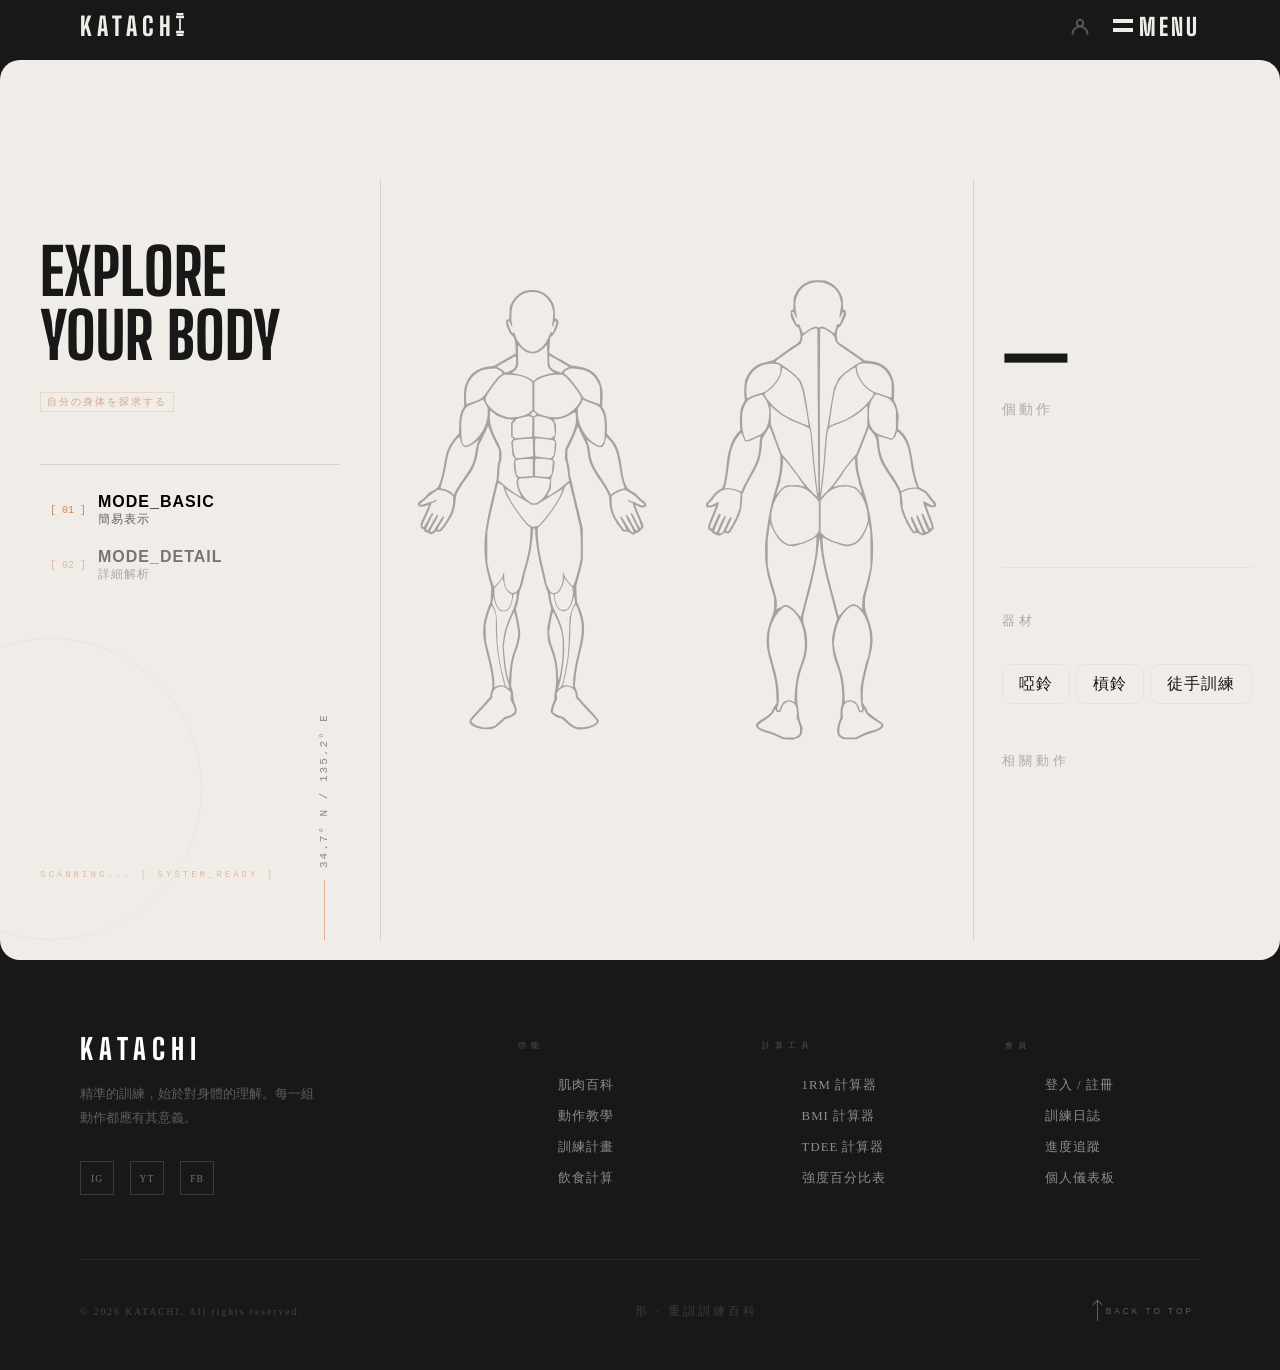
==== commit a306a5fd: "修改execrise" ====
--- a/muscle-map/index.html
+++ b/muscle-map/index.html
@@ -16,6 +16,63 @@
   </head>
 
   <body>
+    <!-- 書本翻開選單遮罩 -->
+  <div id="byobu">
+    <div id="byobu-left"></div>
+    <div id="byobu-right"></div>
+  </div>
+
+  <!-- 選單內容 -->
+  <div id="menu-content">
+    <div class="mc-left">
+      <ul class="mc-links">
+        <li class="mc-item">
+          <a class="mc-link" href="../muscle-map/index.html" onclick="closeMenu()">
+            <span class="mc-num">01</span>
+            <span class="mc-text-wrap"><span class="mc-text">肌肉百科</span></span>
+            <span class="mc-en">Muscle Wiki</span>
+          </a>
+        </li>
+        <li class="mc-item">
+          <a class="mc-link" href="../muscle-map/exercise.html" onclick="closeMenu()">
+            <span class="mc-num">02</span>
+            <span class="mc-text-wrap"><span class="mc-text">動作教學</span></span>
+            <span class="mc-en">Exercises</span>
+          </a>
+        </li>
+        <li class="mc-item">
+          <a class="mc-link" href="../program/programs.html" onclick="closeMenu()">
+            <span class="mc-num">03</span>
+            <span class="mc-text-wrap"><span class="mc-text">訓練計畫</span></span>
+            <span class="mc-en">Programs</span>
+          </a>
+        </li>
+        <li class="mc-item">
+          <a class="mc-link" href="../nutrition/nutrition.html" onclick="closeMenu()">
+            <span class="mc-num">04</span>
+            <span class="mc-text-wrap"><span class="mc-text">飲食計算</span></span>
+            <span class="mc-en">Nutrition</span>
+          </a>
+        </li>
+        <li class="mc-item">
+          <a class="mc-link" href="#" onclick="closeMenu()">
+            <span class="mc-num">05</span>
+            <span class="mc-text-wrap"><span class="mc-text">商店 / 會員</span></span>
+            <span class="mc-en">Shop</span>
+          </a>
+        </li>
+      </ul>
+    </div>
+    <div class="mc-right">
+      <div class="mc-quote">
+        精準的訓練，<br>始於對身體<br>的理解
+      </div>
+    </div>
+    <button class="mc-close" onclick="closeMenu()">
+      <span class="mc-close-x"></span>
+      Close
+    </button>
+  </div>
     <!-- 左上 Logo -->
     <!-- ══════════════════════
        NAV
@@ -104,26 +161,9 @@
         </button>
       </div>
     </nav>
-    <!-- <a class="nav-logo" href="#">KATACH<span class="dumbbell-i"><svg viewBox="0 0 28 80" fill="none"
-        xmlns="http://www.w3.org/2000/svg">
-        <rect x="2" y="0" width="24" height="7" rx="1.5" fill="currentColor" />
-        <rect x="0" y="9" width="28" height="9" rx="2" fill="currentColor" />
-        <rect x="11" y="20" width="6" height="40" fill="currentColor" />
-        <rect x="0" y="62" width="28" height="9" rx="2" fill="currentColor" />
-        <rect x="2" y="73" width="24" height="7" rx="1.5" fill="currentColor" />
-      </svg></span></a>
-
-  <button id="menu-btn" onclick="openMenu()">
-    <span class="menu-lines">
-      <span class="menu-line"></span>
-      <span class="menu-line"></span>
-    </span>
-    <span class="menu-btn-text">Menu</span>
-  </button> -->
 
     <div class="app-layout">
       <div class="left-sidebar">
-        <!-- <p class="sidebar-sub">了解你的身體</p> -->
         <div class="sidebar-top">
           <h2 class="sidebar-title"><span>EXPLORE</span><br />YOUR BODY</h2>
           <div class="sidebar-tag">自分の身体を探求する</div>
@@ -154,30 +194,8 @@
               <span class="jp">詳細解析</span>
             </div>
           </button>
-          <!-- <hr class="sidebar-divider"> -->
-        </div>
-        <!-- <p class="sidebar-desc">部位を選ぶ</p> -->
-        <!-- <div class="sidebar-bottom">
-      <nav class="sidebar-nav">
-        <ul class="nav-links">
-          <li>
-            <a class="nav-member-link" href="#">
-              <svg width="20" height="20" viewBox="0 0 18 18" fill="none" xmlns="http://www.w3.org/2000/svg"
-                aria-hidden="true">
-                <circle cx="9" cy="6" r="3.25" stroke="currentColor" stroke-width="2" />
-                <path d="M1.5 17c0-4.142 3.358-7.5 7.5-7.5s7.5 3.358 7.5 7.5" stroke="currentColor" stroke-width="2"
-                  stroke-linecap="round" />
-              </svg>
-              <span>會員登入</span>
-            </a>
-          </li>
-          <li><a href="#" >肌肉百科</a></li>
-          <li><a href="#">動作教學</a></li>
-          <li><a href="#">訓練計畫</a></li>
-          <li><a href="#">飲食</a></li>
-        </ul>
-      </nav>
-    </div> -->
+       
+        </div>
       </div>
       <!-- 中:人體圖區 -->
       <div class="app-main">
@@ -776,46 +794,8 @@
     <script src="js/detail-svg.js"></script>
     <script src="js/app.js"></script>
     <script>
-      let isMenuOpen = false;
-
-      function openMenu() {
-        isMenuOpen ? closeMenu() : showMenu();
-      }
-
-      function showMenu() {
-        isMenuOpen = true;
-        document.querySelector(".left-sidebar").classList.add("is-open");
-        document.querySelector("#menu-btn").classList.add("is-open");
-      }
-
-      function closeMenu() {
-        isMenuOpen = false;
-        document.querySelector(".left-sidebar").classList.remove("is-open");
-        document.querySelector("#menu-btn").classList.remove("is-open");
-      }
-
-      document.addEventListener("click", (e) => {
-        if (
-          !e.target.closest("#menu-btn") &&
-          !e.target.closest(".left-sidebar")
-        ) {
-          closeMenu();
-        }
-      });
-
-      document.addEventListener("keydown", (e) => {
-        if (e.key === "Escape") closeMenu();
-      });
-
-      const navbar = document.getElementById("nav");
-
-      window.addEventListener("scroll", () => {
-        if (window.scrollY > 50) {
-          navbar.classList.add("shrink");
-        } else {
-          navbar.classList.remove("shrink");
-        }
-      });
+
+ 
       /* ESC 鍵關閉選單 */
       document.addEventListener("keydown", (e) => {
         if (e.key === "Escape") closeMenu();
@@ -823,8 +803,8 @@
       document.documentElement.classList.add("intro-active");
 
       const lockScroll = (e) => e.preventDefault();
-      window.addEventListener("wheel", lockScroll, { passive: false });
-      window.addEventListener("touchmove", lockScroll, { passive: false });
+      // window.addEventListener("wheel", lockScroll, { passive: false });
+      // window.addEventListener("touchmove", lockScroll, { passive: false });
     </script>
   </body>
 </html>
--- a/muscle-map/css/index.css
+++ b/muscle-map/css/index.css
@@ -1,7 +1,3 @@
-/* 全站基礎設定：讓寬高計算更直覺。 */
-* {
-  box-sizing: border-box;
-}
 
 /* 移除瀏覽器預設外距，避免頁面四周出現白邊。 */
 body {
@@ -780,3 +776,184 @@
 
 }
 
+/* ══════════════════════════════
+   BYOBU MENU — 書本翻開選單
+══════════════════════════════ */
+
+#byobu {
+  position: fixed;
+  inset: 0;
+  z-index: var(--z-byobu);
+  pointer-events: none;
+}
+
+#byobu-left,
+#byobu-right {
+  position: absolute;
+  top: 0; bottom: 0;
+  width: 50%;
+  background: var(--color-black);
+  transition: transform 0.75s var(--ease-inout);
+}
+
+#byobu-left  { left:  0; transform: translateX(-100%); }
+#byobu-right { right: 0; transform: translateX(100%); }
+
+#byobu.open { pointer-events: all; }
+#byobu.open #byobu-left  { transform: translateX(0); }
+#byobu.open #byobu-right { transform: translateX(0); }
+
+#byobu.closing #byobu-left  { transform: translateX(-100%); }
+#byobu.closing #byobu-right { transform: translateX(100%); }
+
+/* ── 選單內容 ── */
+#menu-content {
+  position: fixed;
+  inset: 0;
+  z-index: var(--z-menu);
+  display: flex;
+  color: #ffffff;
+  pointer-events: none;
+  opacity: 0;
+  transition: opacity 0.3s 0.4s;
+}
+
+#menu-content.open {
+  pointer-events: all;
+  opacity: 1;
+}
+
+.mc-left {
+  width: 55%;
+  padding: 0 72px;
+  border-right: 1px solid rgba(255,255,255,.07);
+  display: flex;
+  flex-direction: column;
+  justify-content: center;
+}
+
+.mc-links { list-style: none; }
+
+.mc-item {
+  border-bottom: 1px solid rgba(255,255,255,.07);
+  overflow: hidden;
+}
+
+/* ── 連結：C 旋轉特效 ── */
+.mc-link {
+  display: flex;
+  align-items: baseline;
+  gap: 18px;
+  padding: 18px 0;
+  text-decoration: none;
+  color: #ffffff;
+  cursor: pointer;
+  transition: padding 0.28s var(--ease-expo);
+}
+
+.mc-link:hover { padding-left: 14px; }
+
+.mc-num {
+  font-family: 'Cormorant Garamond', serif;
+  font-weight: 300;
+  font-size: 0.85rem;
+  letter-spacing: 2px;
+  color: rgba(255,255,255,.25);
+  min-width: 22px;
+}
+
+/* C 旋轉包裝層 */
+.mc-text-wrap {
+  overflow: hidden;
+  display: inline-block;
+  perspective: 600px;
+}
+
+.mc-text {
+  font-family: var(--font-sans);
+  font-size: clamp(1.8rem, 3vw, 2.6rem);
+  font-weight: 200;
+  letter-spacing: 6px;
+  line-height: 1;
+  display: block;
+  transition: transform 0.4s var(--ease-inout);
+  transform-origin: left center;
+}
+
+.mc-link:hover .mc-text {
+  transform: rotateY(-10deg) translateX(6px);
+}
+
+.mc-en {
+  font-family: 'Cormorant Garamond', serif;
+  font-weight: 300;
+  font-size: 0.75rem;
+  letter-spacing: 4px;
+  text-transform: uppercase;
+  color: rgba(255,255,255,.2);
+  margin-left: auto;
+}
+
+.mc-right {
+  flex: 1;
+  padding: 0 52px;
+  display: flex;
+  flex-direction: column;
+  justify-content: center;
+}
+
+.mc-quote {
+  font-family: var(--font-serif);
+  font-size: 1.4rem;
+  font-weight: 300;
+  line-height: 1.6;
+  color: rgba(255,255,255,.4);
+}
+
+/* ── Close 按鈕 ── */
+.mc-close {
+  background: none;
+  border: none;
+  cursor: pointer;
+  font-family: var(--font-sans);
+  font-size: 0.58rem;
+  letter-spacing: 3px;
+  text-transform: uppercase;
+  color: rgba(255,255,255,.45);
+  display: flex;
+  align-items: center;
+  gap: 10px;
+  padding: 0;
+  transition: color 0.2s;
+  position: absolute;
+  top: 28px;
+  right: 48px;
+}
+
+.mc-close:hover { color: #ffffff; }
+
+.mc-close-x {
+  width: 18px;
+  height: 18px;
+  position: relative;
+  transition: transform 0.4s var(--ease-expo), opacity 0.3s;
+}
+
+.mc-close-x::before,
+.mc-close-x::after {
+  content: '';
+  position: absolute;
+  top: 50%; left: 0;
+  width: 100%; height: 1.5px;
+  background: currentColor;
+  transform-origin: center;
+}
+
+.mc-close-x::before { transform: rotate(45deg); }
+.mc-close-x::after  { transform: rotate(-45deg); }
+
+/* 點擊時 X 旋轉消失 */
+.mc-close.spinning .mc-close-x {
+  transform: rotate(180deg);
+  opacity: 0;
+}
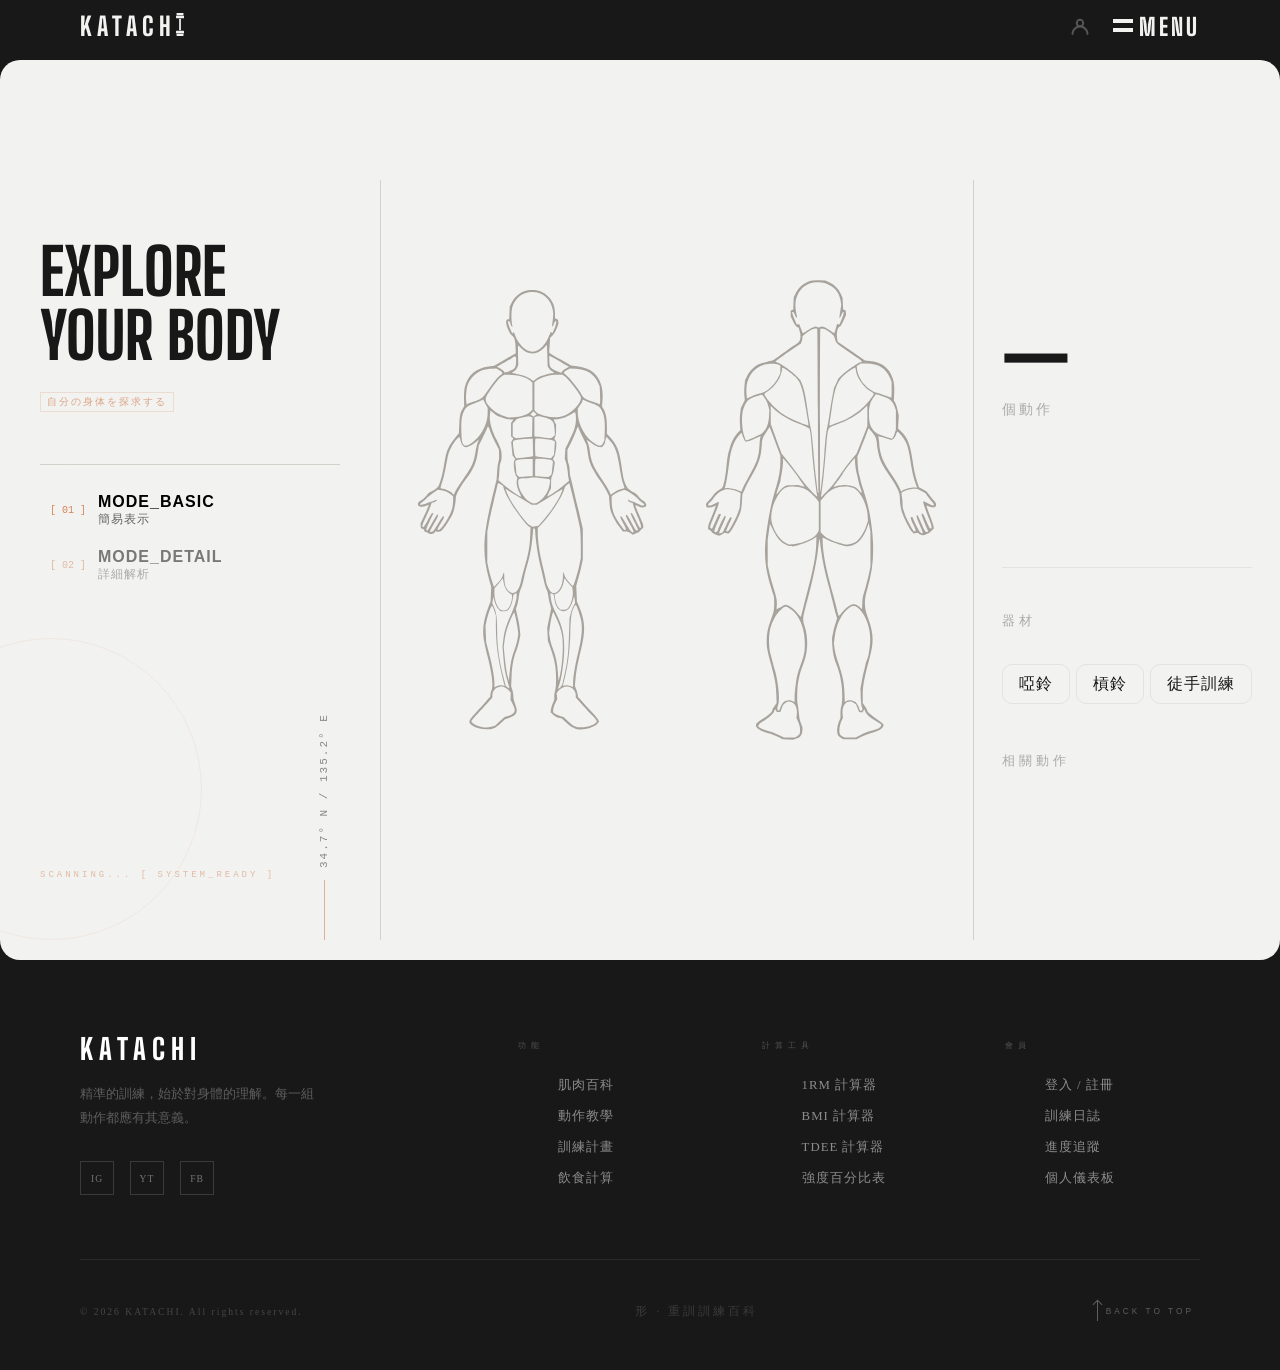
==== commit 962bfaf5: "新增nutrition" ====
--- a/muscle-map/index.html
+++ b/muscle-map/index.html
@@ -10,7 +10,7 @@
       rel="stylesheet"
     />
     <link rel="stylesheet" href="../tokens.css" />
-    <link rel="stylesheet" href="../muscle-map/css/index.css" />
+    <link rel="stylesheet" href="../muscle-map/css/muscle-map.css" />
     <link rel="stylesheet" href="../muscle-map/css/nav.css" />
     <title>Document</title>
   </head>
--- a/tokens.css
+++ b/tokens.css
@@ -21,7 +21,7 @@
      COLOR  顏色
   ────────────────────────────── */
 
-  --color-bg:        #f0ede8;   /* 頁面底色，純白 */
+  --color-bg:        #F2F2F0;   /* 頁面底色，純白 */
   --color-bg-off:    #f7f6f3;   /* 輕微暖白，用於 section 交替背景 */
 
   --color-black:     #181818;   /* 主要黑色，文字 / 線條 / 條碼 */
@@ -48,6 +48,7 @@
   --font-brand:  'Big Shoulders Display', sans-serif;  /* KATACHI logo 專用，美式工業感 */
   --font-sans:   'Noto Sans JP', sans-serif;            /* 所有內文、UI 文字，日系極簡 */
   --font-serif:  'Noto Serif JP', serif;                /* 強調文字、引言，日系有襯線 */
+  --font-mincho: 'Zen Old Mincho', serif;               /* 傳統明朝體，用於肌群列表等強調文字 */
 
   /* 字重 */
   --weight-black:  800;   /* 品牌 logo KATACHI */
@@ -61,7 +62,7 @@
   --text-h1:      3.2rem;   /* 各頁大標題 */
   --text-h2:      2rem;     /* 區塊標題 */
   --text-h3:      1.2rem;   /* 小標題 */
-  --text-body:    0.9rem;   /* 內文 */
+  --text-body:    1rem;   /* 內文 */
   --text-sub:     0.85rem;  /* 副標題（英文） */
   --text-sub-jp:  0.78rem;  /* 副標題（中日文） */
   --text-label:   1rem;   /* 標籤、nav 文字 */
--- a/muscle-map/css/muscle-map.css
+++ b/muscle-map/css/muscle-map.css
@@ -0,0 +1,959 @@
+
+/* 移除瀏覽器預設外距，避免頁面四周出現白邊。 */
+body {
+  margin: 0;
+}
+
+html, body {
+  background-color:var(--color-black);
+  color:var(--color-bg); /* 文字也要改成白色才看得到 */
+}
+/* ── 整體版面 ── */
+.app-layout {
+  --equipment-panel-width: var(--side-panel-width);
+  display: flex;
+  background-color:var(--color-bg);
+  margin-top: 60px;
+  border-radius: 20px ;
+}
+
+.left-sidebar {
+  border-right: 0.5px solid #d4d0ca ;
+  margin-top :120px;
+  margin-bottom:20px;
+  width: 300px;
+  min-width: 0;
+  padding:60px 40px ;
+  display: flex;
+  flex-direction: column;
+  gap: 0;
+  background-color:var(--color-bg) ;
+
+}
+
+.sidebar-sub {
+  font-family: var(--font-sans);
+  font-size: var(--text-sub-jp);
+  font-weight: var(--weight-medium);
+  letter-spacing: 2px;
+  color: var(--color-grey-mid);
+  margin-bottom: 8px;
+}
+
+.sidebar-title {
+  font-family:'Big Shoulders Display', sans-serif;
+  font-size: 4rem;
+  font-weight: var(--weight-black);
+  color:var(--color-black);
+  line-height: 1;
+  margin: 0 0 var(--space-24);
+}
+
+.sidebar-desc {
+font-family: var(  --font-brand);
+font-weight: 400;
+font-size:1rem;
+writing-mode: vertical-rl;
+letter-spacing: 4px;
+color: rgba(26, 26, 26, 0.5);
+margin-top: 2px;
+opacity: 0.6
+}
+
+.sidebar-divider {
+  border: none;
+  border-top: 1px solid #d4d0ca;
+  margin: var(--space-32) 0 0;
+}
+
+.app-main {
+  flex: 5;
+  min-width: 0;
+}
+
+
+/* ── 人體圖區塊 ── */
+.body-map {
+  position: relative;
+  /* 最小高度=螢幕高度 */
+  min-height: 100vh;
+  display: flex;
+  /* 垂直置中 */
+  align-items: center;
+  /* 水平置中 */
+  justify-content: center;
+  /* 子元素間距 */
+  gap: 32px;
+  padding: 0 24px;
+  background-color: var(--color-bg);
+  
+}
+
+
+/* 每一張人體圖的包裹層 */
+.body-map__figure {
+  position: relative;
+  display: flex;
+  align-items: center;
+  height: 100vh;
+  transform: scale(0.9);
+}
+
+.body-map__image {
+  display: block;
+  width: auto;
+  height: 100vh;
+  max-width: 100%;
+  filter: brightness(0) saturate(100%) invert(70%) sepia(18%) saturate(108%) hue-rotate(1deg) brightness(90%) contrast(92%);
+}
+
+/* 疊在底圖上方的互動 SVG */
+.body-map__overlay {
+  position: absolute;
+  inset: 0;
+  width: 100%;
+  height: 100%;
+  overflow: visible;
+}
+
+/* ── 肌肉互動樣式 ── */
+.muscle-pair {
+  cursor: pointer;
+  outline: none;
+}
+
+/* 肌肉圖path */
+.muscle-pair path {
+  /* 預設填色、線條透明 */
+  fill: transparent;
+  stroke: transparent;
+  /* 線條粗細 */
+  stroke-width: 1.5;
+  /* 過渡動畫 */
+  transition:
+    fill 160ms ease,
+    stroke 160ms ease,
+    filter 160ms ease,
+    opacity 160ms ease;
+}
+
+/* 滑鼠hover及鍵盤Tab */
+.muscle-pair:hover path,
+.muscle-pair:focus-visible path {
+  fill: rgba(255, 215, 106, 0.86);
+  stroke: #fff6cb;
+  filter: url(#muscle-hover-glow);
+}
+
+/* 正反面連動高亮 */
+.muscle-pair.is-hover-linked path {
+  fill: rgba(255, 215, 106, 0.86);
+  stroke: #fff6cb;
+  filter: url(#muscle-hover-glow);
+}
+
+/* 被選中區塊維持高亮  */
+.muscle-pair.is-selected path {
+  fill: rgba(255, 120, 50, 0.86);
+  stroke: #ffcba4;
+  filter: url(#muscle-hover-glow);
+}
+
+.mode-btn {
+  display: flex;
+  align-items: center;
+  gap: 12px;
+  background: transparent;
+  border: none;
+  cursor: pointer;
+  padding: 10px;
+  opacity: 0.5;
+  transition: opacity 0.3s ease;
+}
+
+.mode-btn.active {
+  opacity: 1; /* 被選中時才變亮 */
+}
+
+/* [ 01 ] 的幾何樣式 */
+.mode-tag {
+  font-family: 'Courier New', monospace;
+  font-size: 10px;
+  color: #d4845a;
+}
+
+.mode-text {
+  display: flex;
+  flex-direction: column;
+  align-items: flex-start;
+}
+
+/* 主英文標籤 */
+.mode-text .en {
+  font-size: 16px;
+  font-weight: 700;
+  letter-spacing: 1px;
+}
+
+/* 微小日文副標 */
+.mode-text .jp {
+  font-size: 12px;
+  letter-spacing: 1px;
+  opacity: 0.6;
+}
+
+
+
+/* ── 右側器材面板 ── */
+.equipment-panel {
+  width: var(--equipment-panel-width);
+  flex: 0 0 var(--equipment-panel-width);
+  padding: 48px 28px;
+  display: flex;
+  flex-direction: column;
+  justify-content: center;
+  gap: 24px;
+  background:var(--color-bg);
+  border-left: 0.5px solid #d4d0ca;
+  letter-spacing: 2px;
+  font-family: var(--font-sans);
+  overflow-y: auto;
+  margin-top:120px;
+  margin-bottom:20px
+}
+
+/* 大數字 */
+.exercise-count-wrap {
+  padding-bottom: 20px;
+  margin-bottom: 32px;
+}
+
+#exercise-count {
+  font-family: 'Big Shoulders Display', sans-serif;
+  font-weight: 800;
+  font-size: 5rem;
+  color: #181818;
+  line-height: 1;
+}
+
+.exercise-count-label {
+  font-family: var(--font-brand);
+  font-size: 0.9rem;
+  letter-spacing: 3px;
+  color: #aaaaaa;
+  margin-top: 4px;
+}
+
+/* 肌群名稱 */
+#muscle-name {
+  font-family: 'Big Shoulders Display', sans-serif;
+  font-weight: 800;
+  font-size: 1.6rem;
+  letter-spacing: 2px;
+  color: #181818;
+  margin-bottom: 4px;
+}
+
+#muscle-name-en {
+  font-size: 0.62rem;
+  letter-spacing: 3px;
+  text-transform: uppercase;
+  color: #aaaaaa;
+}
+
+/* 分隔線 */
+.equipment-panel hr {
+  border: none;
+  border-top: 0.5px solid #e6e3de;
+  margin: 20px 0;
+}
+
+/* 小標題 */
+.equipment-panel-label {
+   font-family: var(--font-brand);
+  font-size: 0.8rem;
+  letter-spacing: 4px;
+  text-transform: uppercase;
+  color: #aaaaaa;
+  margin-bottom: 10px;
+}
+
+/* 器材按鈕 */
+.equipment-btns {
+  display: flex;
+  flex-direction: row;
+  flex-wrap: wrap;
+  gap: 6px;
+}
+
+.equipment-btn {
+  font-size:1rem;
+  padding: 8px 16px;
+  border: 0.5px solid #e6e3de;
+  background: transparent;
+  color: #181818;
+  border-radius: 10px;
+  cursor: pointer;
+  letter-spacing: 1px;
+  font-family: var(--font-brand);
+  transition: background 0.15s, color 0.15s, border-color 0.15s;
+}
+.equipment-btn:hover{
+  background: #181818;
+  color: #ffffff;
+  border-color: #181818;
+  
+}
+.equipment-btn:active{
+  background: #181818;
+  color: #ffffff;
+  border-color: #181818;
+  transform: scale(0.98)
+}
+
+
+
+/* 圖例隱藏 */
+.legend {
+  display: none;
+}
+
+/* 肌群說明 */
+.muscle-desc {
+  font-family: 'Noto Serif JP', serif;
+  font-size: 0.78rem;
+  line-height: 2;
+  color: #888888;
+  font-weight: 300;
+}
+
+/* 動作列表 */
+.exercise-list {
+  list-style: none;
+  margin: 0;
+  padding: 0;
+}
+
+.exercise-group-header {
+  font-size: 0.65rem;
+  letter-spacing: 3px;
+  text-transform: uppercase;
+  color: #aaaaaa;
+  padding: 12px 0 6px;
+  list-style: none;
+}
+
+.exercise-item {
+  display: flex;
+  align-items: center;
+  justify-content: space-between;
+  padding: 14px 0;
+  border-bottom: 0.5px solid #e6e3de;
+  cursor: pointer;
+  transition: padding-left 0.25s cubic-bezier(0.16, 1, 0.3, 1);
+}
+
+.exercise-item::after {
+  content: '→';
+  color: #aaaaaa;
+  font-size: 0.8rem;
+  flex-shrink: 0;
+}
+
+.exercise-item:hover {
+  padding-left: 8px;
+}
+
+.exercise-name {
+  font-size: 0.85rem;
+  color: #181818;
+  text-decoration: none;
+}
+
+.exercise-link {
+  text-decoration: none;
+  color: #181818;
+}
+
+.exercise-item:hover .exercise-name {
+  color: #181818;
+}
+
+.exercise-equipment {
+  display: none;
+}
+
+.exercise-empty {
+  font-size: 0.75rem;
+  color: #aaaaaa;
+  letter-spacing: 2px;
+  padding: 20px 0;
+  list-style: none;
+}
+
+/* 星數隱藏（新設計不顯示） */
+.ex-list-stars {
+  display: none;
+}
+
+/* ── 詳細按鈕彈窗 ── */
+.muscle-detail-backdrop {
+  position: fixed;
+  /* 上下左右全部貼齊 */
+  inset: 0;
+  background: rgba(0, 0, 0, 0.65);
+  display: flex;
+  justify-content: center;
+  align-items: center;
+  /* 蓋在最上層 */
+  z-index: 100;
+}
+
+/* 彈窗本體 */
+.muscle-detail-modal {
+  background: #1a1d24;
+  border: 1px solid #2e3140;
+  border-radius: 8px;
+  /* 寬度為螢幕的 90% */
+  width: 90vw;
+  /* 最寬 960px */
+  max-width: 960px;
+  /* 最高為螢幕的 90% */
+  max-height: 90vh;
+  padding: 32px;
+  position: relative;
+  /* 內容太多時可以滾動 */
+  overflow-y: auto;
+}
+
+/* 關閉按鈕 */
+.muscle-detail-close {
+  position: absolute;
+  top: 14px;
+  right: 14px;
+  background: none;
+  border: none;
+  color: #8f96a3;
+  font-size: 18px;
+  cursor: pointer;
+}
+
+/* 彈窗標題 */
+.muscle-detail-title {
+  color: #f4cd64;
+  font-size: 28px;
+  font-weight: 600;
+  margin: 0 0 20px;
+}
+
+#detail-body {
+  width: 100%;
+}
+
+.detail-layout {
+  display: grid;
+  grid-template-columns: minmax(240px, 1fr) minmax(260px, 320px);
+  gap: 24px;
+  align-items: start;
+}
+
+.detail-figure {
+  min-width: 0;
+  display: flex;
+  justify-content: center;
+  align-items: flex-start;
+}
+
+.detail-figure svg,
+.detail-figure img {
+  max-width: 100%;
+}
+
+.detail-actions {
+  min-width: 0;
+  padding-left: 24px;
+  border-left: 1px solid #2a2d36;
+}
+
+.detail-actions-empty {
+  margin: 0;
+  color: #8f96a3;
+  font-size: 18px;
+  line-height: 1.5;
+}
+
+
+/* ── 細分 SVG 互動區塊 ── */
+.detail-region {
+  cursor: pointer;
+  outline: none;
+}
+
+/* 預設：金色淡色底，讓各區域輪廓可見 */
+.detail-region path {
+  fill: rgba(244, 205, 100, 0.22);
+  stroke: #f4cd64;
+  stroke-width: 2.2;
+  transition:
+    fill 160ms ease,
+    stroke 160ms ease,
+    filter 160ms ease;
+}
+
+/* hover */
+.detail-region.is-hovered path {
+  fill: rgba(255, 215, 106, 0.86);
+  stroke: #fff6cb;
+  filter: url(#detail-glow);
+}
+
+/* 選中 */
+.detail-region.is-active path {
+  fill: rgba(255, 120, 50, 0.86);
+  stroke: #ffcba4;
+  filter: url(#detail-glow);
+}
+
+/* 肌肉輪廓底圖（不可互動） */
+.detail-outline {
+  fill: rgba(255, 255, 255, 0.06);
+  stroke: rgba(255, 255, 255, 0.96);
+  stroke-width: 2;
+  pointer-events: none;
+}
+
+/* ── 細分動作清單（彈窗內） ── */
+.detail-sub-exercises {
+  margin-top: 0;
+}
+
+.detail-sub-title {
+  font-size: 20px;
+  font-weight: 600;
+  color: #f4cd64;
+  margin: 0 0 10px;
+}
+
+.detail-sub-list {
+  list-style: none;
+  margin: 0;
+  padding: 0;
+  display: flex;
+  flex-direction: column;
+  gap: 6px;
+}
+
+.detail-sub-item {
+  display: flex;
+  justify-content: space-between;
+  align-items: center;
+  padding: 8px 12px;
+  background: #13151c;
+  border-radius: 8px;
+  border: 1px solid #2a2d36;
+}
+
+.detail-sub-name {
+  font-size: 18px;
+  color: #e8eaf0;
+}
+
+.detail-sub-link {
+  text-decoration: none;
+  transition: color 160ms ease;
+}
+
+.detail-sub-item:hover {
+  background: #1c1f28;
+  border-color: #f4cd64;
+  transition: background 160ms ease, border-color 160ms ease;
+}
+
+.detail-sub-item:hover .detail-sub-name {
+  color: #f4cd64;
+}
+
+.detail-sub-eq {
+  font-size: 15px;
+  color: #6b7280;
+  flex-shrink: 0;
+}
+
+/* ── 彈窗：難度星數 ── */
+.detail-sub-item {
+  align-items: center;
+}
+
+.detail-sub-left {
+  display: flex;
+  flex-direction: column;
+  gap: 3px;
+  min-width: 0;
+}
+
+.detail-sub-stars {
+  display: flex;
+  gap: 3px;
+}
+
+.detail-sub-star--filled {
+  font-size: 14px;
+  color: #f4cd64;
+  line-height: 1;
+}
+
+.detail-sub-star--empty {
+  font-size: 14px;
+  color: #2a2d36;
+  line-height: 1;
+}
+
+@media (max-width: 760px) {
+  .muscle-detail-modal {
+    padding: 24px 18px;
+  }
+
+  .detail-layout {
+    grid-template-columns: 1fr;
+    gap: 18px;
+  }
+
+  .detail-actions {
+    padding-left: 0;
+    padding-top: 18px;
+    border-left: none;
+    border-top: 1px solid #2a2d36;
+  }
+}
+
+/* ── 響應式 ── */
+/* @media (max-width: 900px) {
+  .app-layout {
+    flex-direction: column;
+  }
+
+  .body-map {
+    flex-direction: column;
+    gap: 24px;
+    padding: 0 16px;
+  }
+
+  .body-map__figure {
+    height: auto;
+  }
+
+  .body-map__image {
+    height: auto;
+    max-height: 48vh;
+  }
+
+  .equipment-panel {
+    width: 100%;
+    border-left: none;
+    border-top: 1px solid #23262f;
+  }
+} */
+
+/* 大圓 */
+/* .body-view::before {
+  content: '';
+  position: absolute;
+  bottom: 10px;
+  left: -260px;
+  width: 400px;
+  height: 400px;
+  border-radius: 50%;
+  border: 0.5px solid #d4d0ca;
+  pointer-events: none;
+  z-index: 0;
+}
+
+/* 小圓（同心，比大圓小一圈） */
+/* .body-view::after {
+  content: '';
+  position: absolute;
+  bottom: 60px;
+  left: -210px;
+  width: 300px;
+  height: 300px;
+  border-radius: 50%;
+  border: 0.5px solid #e0ddd8;
+  pointer-events: none;
+  z-index: 0;
+} */ 
+
+.left-sidebar::before {
+  content: '';
+  position: absolute;
+  bottom: -40px;
+  left: -100px;
+  width: 300px;
+  height: 300px;
+  border: 1px solid rgba(212, 132, 90, 0.1); /* 極淡的橘棕色線條 */
+  border-radius: 50%;
+  pointer-events: none;
+
+}
+/* 在圓圈附近增加一個小的掃描狀態文字 */
+.left-sidebar::after {
+  content: 'SCANNING... [ SYSTEM_READY ]';
+  position: absolute;
+  bottom: 20px;
+  left: 40px;
+  font-family: 'Courier New', monospace;
+  font-size: 9px;
+  letter-spacing: 3px;
+  color: #d4845a;
+  opacity: 0.5;
+
+}
+ .sidebar-coordinates {
+  position: absolute;
+  left: 30px;
+  bottom: 50px;
+  display: flex;
+  flex-direction: column;
+  align-items: center;
+  gap: 15px;
+}
+
+.coord-label {
+  display: flex;
+  align-items: center;
+  gap: 12px;
+  transform: rotate(-90deg); 
+  transform-origin: left bottom;
+  position: absolute;
+  left: 330px;
+  bottom: -40px;
+  z-index: 2;
+}
+
+.coord-label .line {
+  width: 60px;
+  height: 1px;
+  background: #d4845a; /* 使用你的橘棕色 */
+  opacity: 0.6;
+}
+
+.coord-label .numbers {
+  font-family: 'Courier New', monospace; /* 使用等寬字體更有數據感 */
+  font-size: 11px;
+  letter-spacing: 2px;
+  color: #888;
+} 
+
+.coord-text {
+  writing-mode: vertical-lr; /* 讓文字垂直排列 */
+   font-family: inherit; /* 維持你喜歡的這個字體 */
+   font-size: 0.7rem;
+  letter-spacing: 0.2em;
+  color: rgba(0, 0, 0, 0.4); /* 降低透明度更顯高級 */
+   transform: rotate(180deg); /* 確保閱讀方向正確 */
+ }    
+
+
+.sidebar-tag {
+  font-family: 'Courier New', monospace;
+  font-size: 10px;
+  letter-spacing: 2px;
+  color: #d4845a;
+  border: 1px solid rgba(214, 132, 90, 0.3); /* 給它一個極細的小框 */
+  padding: 2px 6px;
+  width: fit-content;
+  margin-bottom: 20px; /* 放在標題上方或下方 */
+  opacity: 0.7;
+}
+
+.mode-switch
+{
+  width: 100%;
+  display: flex;
+  flex-direction: column;
+  
+  
+  margin-right: 80px;
+
+}
+
+/* ══════════════════════════════
+   BYOBU MENU — 書本翻開選單
+══════════════════════════════ */
+
+#byobu {
+  position: fixed;
+  inset: 0;
+  z-index: var(--z-byobu);
+  pointer-events: none;
+}
+
+#byobu-left,
+#byobu-right {
+  position: absolute;
+  top: 0; bottom: 0;
+  width: 50%;
+  background: var(--color-black);
+  transition: transform 0.75s var(--ease-inout);
+}
+
+#byobu-left  { left:  0; transform: translateX(-100%); }
+#byobu-right { right: 0; transform: translateX(100%); }
+
+#byobu.open { pointer-events: all; }
+#byobu.open #byobu-left  { transform: translateX(0); }
+#byobu.open #byobu-right { transform: translateX(0); }
+
+#byobu.closing #byobu-left  { transform: translateX(-100%); }
+#byobu.closing #byobu-right { transform: translateX(100%); }
+
+/* ── 選單內容 ── */
+#menu-content {
+  position: fixed;
+  inset: 0;
+  z-index: var(--z-menu);
+  display: flex;
+  color: #ffffff;
+  pointer-events: none;
+  opacity: 0;
+  transition: opacity 0.3s 0.4s;
+}
+
+#menu-content.open {
+  pointer-events: all;
+  opacity: 1;
+}
+
+.mc-left {
+  width: 55%;
+  padding: 0 72px;
+  border-right: 1px solid rgba(255,255,255,.07);
+  display: flex;
+  flex-direction: column;
+  justify-content: center;
+}
+
+.mc-links { list-style: none; }
+
+.mc-item {
+  border-bottom: 1px solid rgba(255,255,255,.07);
+  overflow: hidden;
+}
+
+/* ── 連結：C 旋轉特效 ── */
+.mc-link {
+  display: flex;
+  align-items: baseline;
+  gap: 18px;
+  padding: 18px 0;
+  text-decoration: none;
+  color: #ffffff;
+  cursor: pointer;
+  transition: padding 0.28s var(--ease-expo);
+}
+
+.mc-link:hover { padding-left: 14px; }
+
+.mc-num {
+  font-family: 'Cormorant Garamond', serif;
+  font-weight: 300;
+  font-size: 0.85rem;
+  letter-spacing: 2px;
+  color: rgba(255,255,255,.25);
+  min-width: 22px;
+}
+
+/* C 旋轉包裝層 */
+.mc-text-wrap {
+  overflow: hidden;
+  display: inline-block;
+  perspective: 600px;
+}
+
+.mc-text {
+  font-family: var(--font-brand);
+  font-size: 1rem;
+  font-weight: 200;
+  letter-spacing: 6px;
+  line-height: 1;
+  display: block;
+  transition: transform 0.4s var(--ease-inout);
+  transform-origin: left center;
+}
+
+.mc-link:hover .mc-text {
+  transform: rotateY(-10deg) translateX(6px);
+}
+
+.mc-en {
+  font-family: 'Cormorant Garamond', serif;
+  font-weight: 300;
+  font-size: 0.75rem;
+  letter-spacing: 4px;
+  text-transform: uppercase;
+  color: rgba(255,255,255,.2);
+  margin-left: auto;
+}
+
+.mc-right {
+  flex: 1;
+  padding: 0 52px;
+  display: flex;
+  flex-direction: column;
+  justify-content: center;
+}
+
+.mc-quote {
+  font-family: var(--font-serif);
+  font-size: 1.4rem;
+  font-weight: 300;
+  line-height: 1.6;
+  color: rgba(255,255,255,.4);
+}
+
+/* ── Close 按鈕 ── */
+.mc-close {
+  background: none;
+  border: none;
+  cursor: pointer;
+  font-family: var(--font-sans);
+  font-size: 0.58rem;
+  letter-spacing: 3px;
+  text-transform: uppercase;
+  color: rgba(255,255,255,.45);
+  display: flex;
+  align-items: center;
+  gap: 10px;
+  padding: 0;
+  transition: color 0.2s;
+  position: absolute;
+  top: 28px;
+  right: 48px;
+}
+
+.mc-close:hover { color: #ffffff; }
+
+.mc-close-x {
+  width: 18px;
+  height: 18px;
+  position: relative;
+  transition: transform 0.4s var(--ease-expo), opacity 0.3s;
+}
+
+.mc-close-x::before,
+.mc-close-x::after {
+  content: '';
+  position: absolute;
+  top: 50%; left: 0;
+  width: 100%; height: 1.5px;
+  background: currentColor;
+  transform-origin: center;
+}
+
+.mc-close-x::before { transform: rotate(45deg); }
+.mc-close-x::after  { transform: rotate(-45deg); }
+
+/* 點擊時 X 旋轉消失 */
+.mc-close.spinning .mc-close-x {
+  transform: rotate(180deg);
+  opacity: 0;
+}
